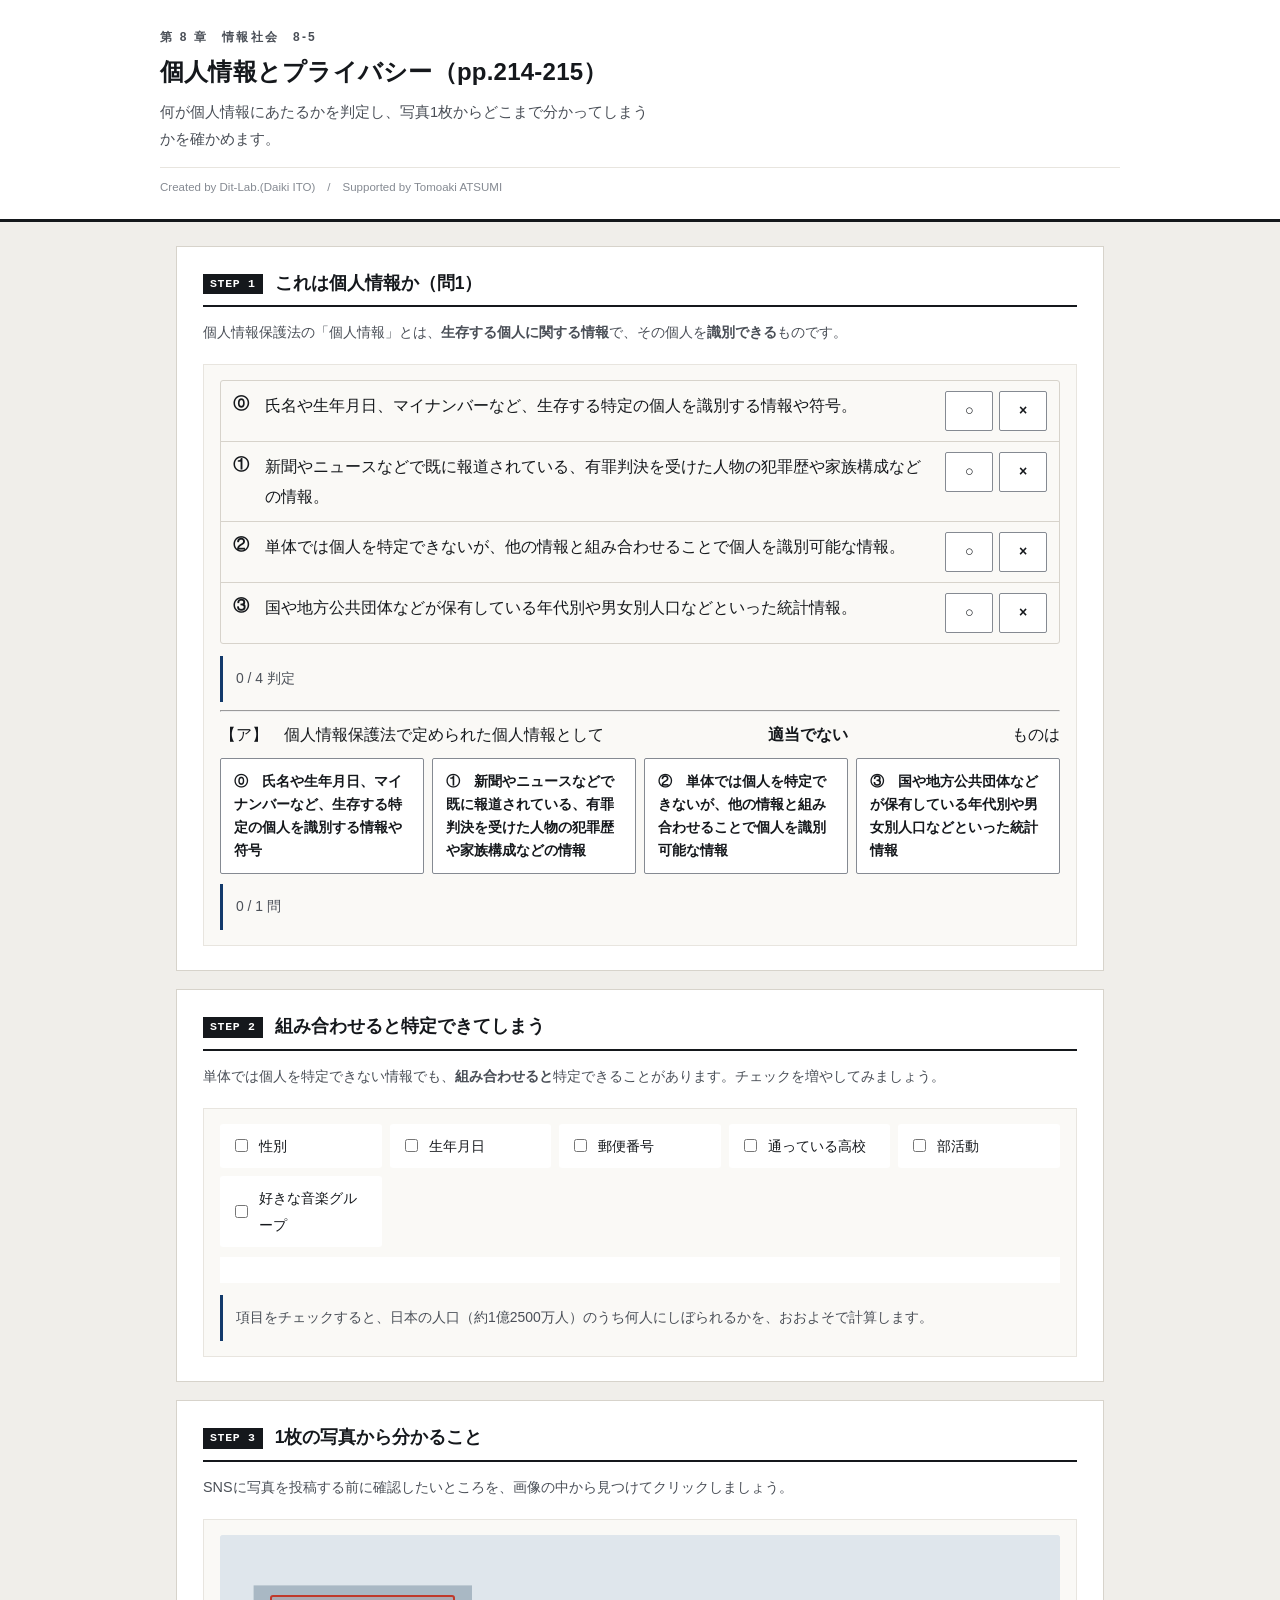
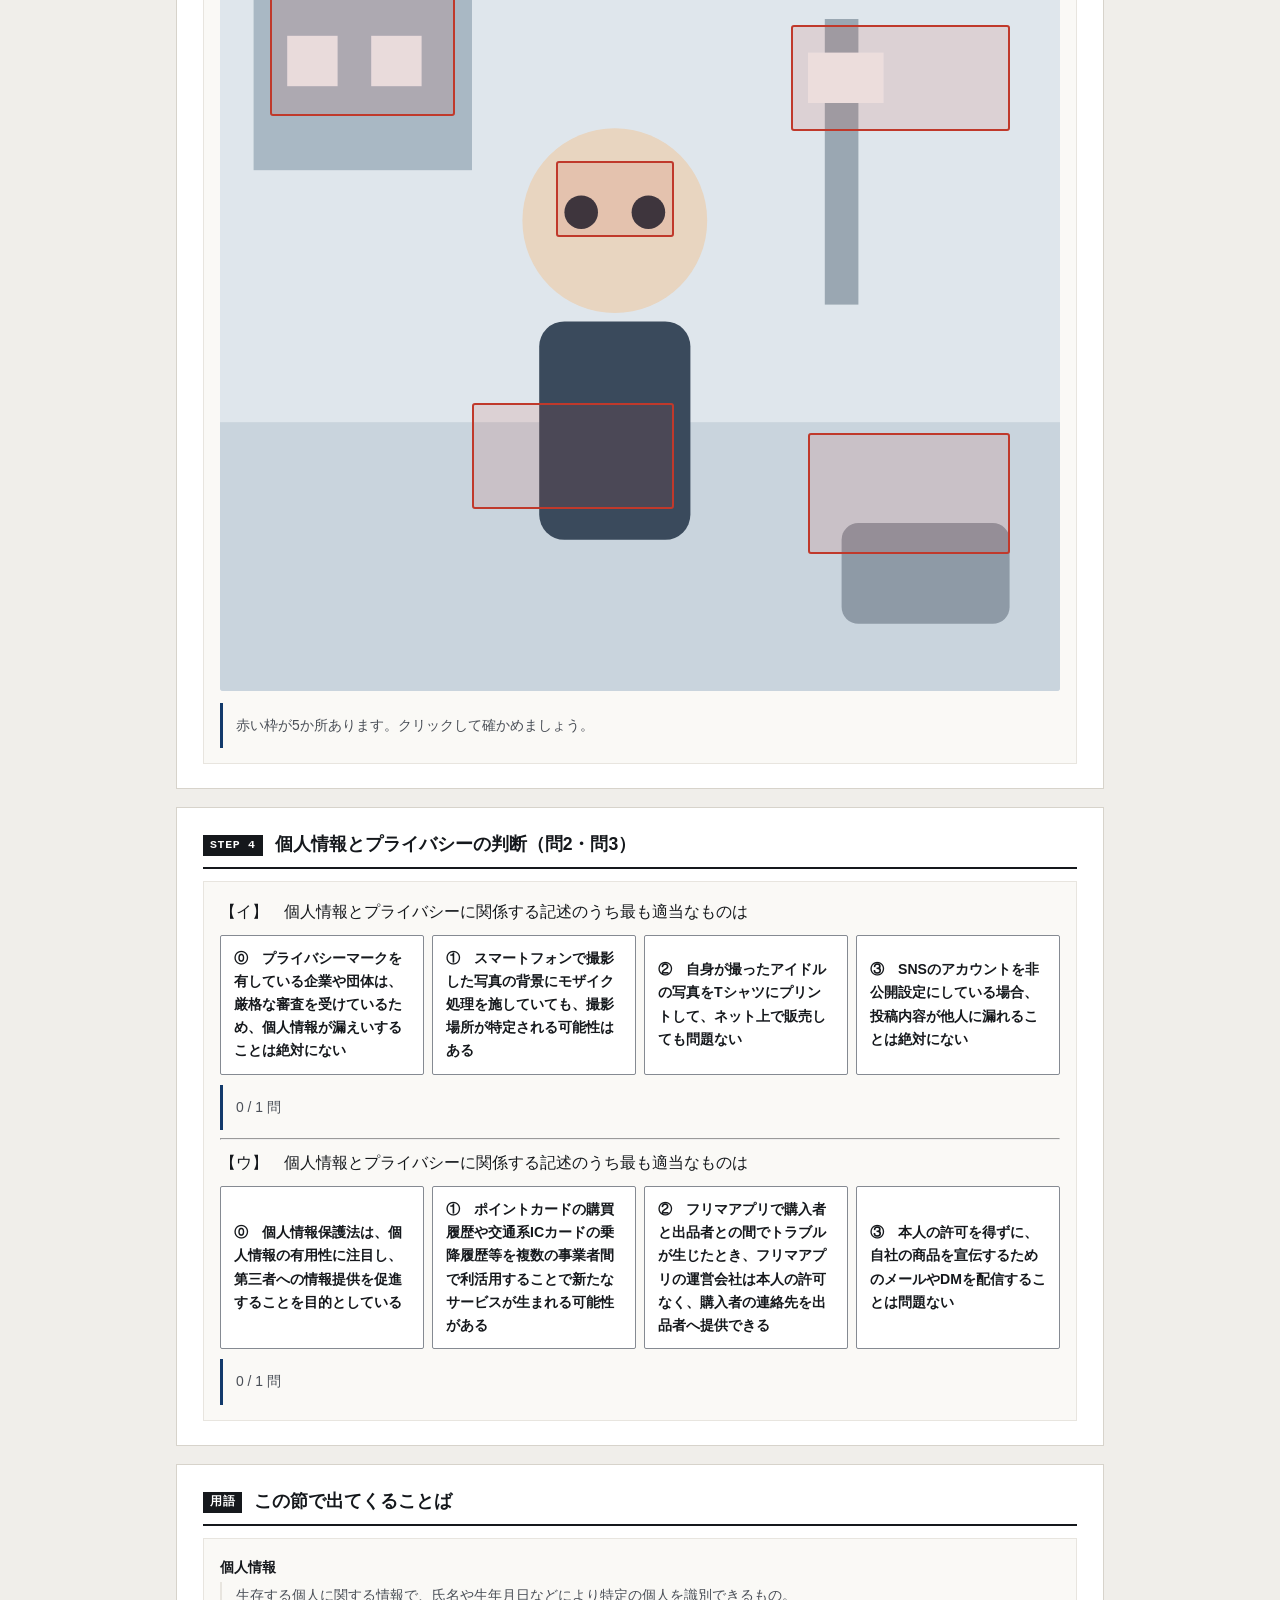
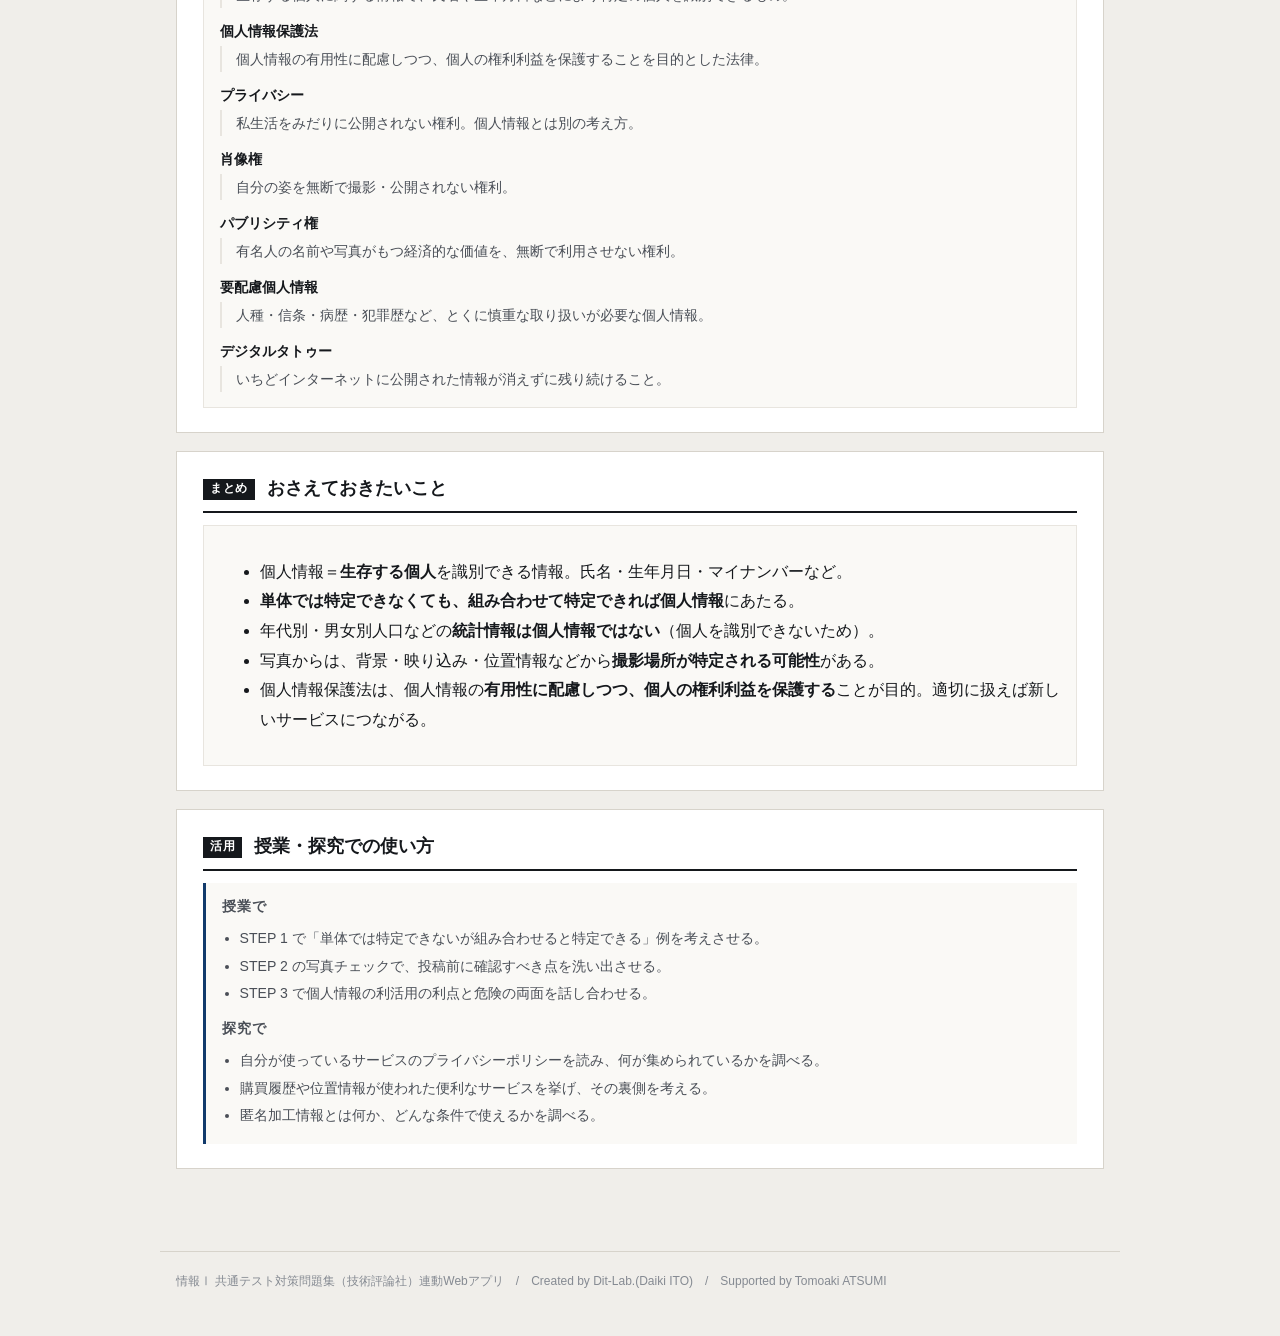
==== index.html @ f6ed1879 "chore: CSS/JSにキャッシュバスターを付与（更新が確実に反映されるように）" ====
<!DOCTYPE html>
<html lang="ja">
<head>
<meta charset="UTF-8">
<meta name="viewport" content="width=device-width, initial-scale=1.0">
<title>個人情報とプライバシー｜情報Ⅰ共通テスト対策問題集</title>
<meta name="description" content="何が個人情報にあたるかを判定し、写真1枚からどこまで分かってしまうかを確かめます。">
<link rel="icon" href="data:image/svg+xml,%3Csvg xmlns=%22http://www.w3.org/2000/svg%22 viewBox=%220 0 32 32%22%3E%3Crect width=%2232%22 height=%2232%22 fill=%22%2315181c%22/%3E%3Ctext x=%2216%22 y=%2222%22 font-size=%2218%22 font-family=%22monospace%22 fill=%22%23fff%22 text-anchor=%22middle%22%3E01%3C/text%3E%3C/svg%3E">
<link rel="stylesheet" href="css/style.css?v=239696b1">
<link rel="stylesheet" href="css/app.css?v=c22fac35">
</head>
<body>

<header class="app-header">
  <div class="inner">
    <span class="eyebrow">第 8 章　情報社会　8-5</span>
    <h1>個人情報とプライバシー（pp.214-215）</h1>
    <p class="lead">何が個人情報にあたるかを判定し、写真1枚からどこまで分かってしまうかを確かめます。</p>
    <p class="credit">Created by Dit-Lab.(Daiki ITO)　/　Supported by Tomoaki ATSUMI</p>
  </div>
</header>

<main class="wrap">
  <section class="step" id="step1">
    <h2><span class="no">STEP 1</span>これは個人情報か（問1）</h2>
    <p class="desc">個人情報保護法の「個人情報」とは、<strong>生存する個人に関する情報</strong>で、その個人を<strong>識別できる</strong>ものです。</p>
    <div class="panel">
      <div id="jBox"></div>
      <div class="note" id="jNote" style="margin-top:12px"></div>
      <hr class="sep">
      <div id="q1Box"></div>
      <div class="note" id="q1Note" style="margin-top:10px"></div>
    </div>
  </section>

  <section class="step" id="step2">
    <h2><span class="no">STEP 2</span>組み合わせると特定できてしまう</h2>
    <p class="desc">単体では個人を特定できない情報でも、<strong>組み合わせると</strong>特定できることがあります。チェックを増やしてみましょう。</p>
    <div class="panel">
      <div class="combo" id="comboBox"></div>
      <div class="riskbar"><i id="riskBar" style="width:0%"></i></div>
      <div class="note" id="comboNote" style="margin-top:12px"></div>
    </div>
  </section>

  <section class="step" id="step3">
    <h2><span class="no">STEP 3</span>1枚の写真から分かること</h2>
    <p class="desc">SNSに写真を投稿する前に確認したいところを、画像の中から見つけてクリックしましょう。</p>
    <div class="panel">
      <div class="photo" id="photoBox"></div>
      <div class="note" id="photoNote" style="margin-top:12px"></div>
    </div>
  </section>

  <section class="step" id="step4">
    <h2><span class="no">STEP 4</span>個人情報とプライバシーの判断（問2・問3）</h2>
    <div class="panel">
      <div id="q2Box"></div>
      <div class="note" id="q2Note" style="margin-top:10px"></div>
      <hr class="sep">
      <div id="q3Box"></div>
      <div class="note" id="q3Note" style="margin-top:10px"></div>
    </div>
  </section>

  <section class="step" id="glossary">
    <h2><span class="no">用語</span>この節で出てくることば</h2>
    <div class="panel"><div id="glossBox"></div></div>
  </section>

  <section class="step" id="wrap">
    <h2><span class="no">まとめ</span>おさえておきたいこと</h2>
    <div class="panel">
      <ul class="bullets">
        <li>個人情報＝<strong>生存する個人</strong>を識別できる情報。氏名・生年月日・マイナンバーなど。</li>
        <li><strong>単体では特定できなくても、組み合わせて特定できれば個人情報</strong>にあたる。</li>
        <li>年代別・男女別人口などの<strong>統計情報は個人情報ではない</strong>（個人を識別できないため）。</li>
        <li>写真からは、背景・映り込み・位置情報などから<strong>撮影場所が特定される可能性</strong>がある。</li>
        <li>個人情報保護法は、個人情報の<strong>有用性に配慮しつつ、個人の権利利益を保護する</strong>ことが目的。適切に扱えば新しいサービスにつながる。</li>
      </ul>
    </div>
  </section>

  <section class="step">
    <h2><span class="no">活用</span>授業・探究での使い方</h2>
    <div class="use-note">
      <h3>授業で</h3>
      <ul>
        <li>STEP 1 で「単体では特定できないが組み合わせると特定できる」例を考えさせる。</li>
        <li>STEP 2 の写真チェックで、投稿前に確認すべき点を洗い出させる。</li>
        <li>STEP 3 で個人情報の利活用の利点と危険の両面を話し合わせる。</li>
      </ul>
      <h3 style="margin-top:12px">探究で</h3>
      <ul>
        <li>自分が使っているサービスのプライバシーポリシーを読み、何が集められているかを調べる。</li>
        <li>購買履歴や位置情報が使われた便利なサービスを挙げ、その裏側を考える。</li>
        <li>匿名加工情報とは何か、どんな条件で使えるかを調べる。</li>
      </ul>
    </div>
  </section>

</main>

<footer class="app-footer">
  情報Ⅰ 共通テスト対策問題集（技術評論社）連動Webアプリ　/　Created by Dit-Lab.(Daiki ITO)　/　Supported by Tomoaki ATSUMI
</footer>

<script src="js/tools.js?v=c07db610"></script>
<script src="js/chart.js?v=fb6e3be1"></script>
<script src="js/terms.js?v=a9fcb9d8"></script>
<script src="js/quiz.js?v=5d6779cc"></script>
<script src="js/app.js?v=2f25efe2"></script>
</body>
</html>
---- css/style.css ----
/* =========================================================
   情報Ⅰ 共通テスト対策問題集 — Web アプリ共通スタイル
   紙面（参考書）に寄せた設計。装飾色は使わず、色は意味を持つときだけ。
   ========================================================= */

:root{
  --paper:#ffffff;
  --paper-2:#faf9f6;      /* うすい紙 */
  --bg:#f0eeea;           /* 台紙 */
  --ink:#15181c;
  --ink-2:#4a4f57;
  --ink-3:#858a92;
  --rule:#d7d3cb;         /* 罫線 */
  --rule-2:#e8e5df;
  --accent:#123a6b;       /* 濃紺。主要操作と現在地だけに使う */
  --accent-w:#e9eef6;
  --zero:#c0392b;         /* 左＝0 */
  --one:#1d4ed8;          /* 右＝1 */
  --ok:#1f7a3d;   --ok-bg:#eef6f0;
  --ng:#b3261e;   --ng-bg:#fbefee;
  --warn:#8a5a00; --warn-bg:#fbf5e8;
  --font:"Hiragino Kaku Gothic ProN","Hiragino Sans","Yu Gothic Medium","Yu Gothic",
         "Noto Sans JP",Meiryo,-apple-system,BlinkMacSystemFont,sans-serif;
  --mono:"SFMono-Regular",Menlo,Consolas,"Courier New",monospace;
}

*{box-sizing:border-box}
[hidden]{display:none !important}
html{-webkit-text-size-adjust:100%}
body{
  margin:0; background:var(--bg); color:var(--ink);
  font-family:var(--font); font-size:16px; line-height:1.85;
  font-feature-settings:"palt" 1;
}
h1,h2,h3,h4{line-height:1.45; margin:0; font-weight:700}
p{margin:0 0 .75em} p:last-child{margin-bottom:0}
a{color:var(--accent)}

/* ---------- 標題 ---------- */
.app-header{background:var(--paper); border-bottom:3px solid var(--ink); padding:26px 20px 20px}
.app-header .inner{max-width:960px; margin:0 auto}
.app-header .eyebrow{
  font-size:.75rem; font-weight:700; color:var(--ink-2); letter-spacing:.18em;
  display:block; margin-bottom:7px;
}
.app-header h1{font-size:1.5rem; letter-spacing:.01em}
.app-header .lead{font-size:.92rem; color:var(--ink-2); margin-top:9px; max-width:60ch}
.app-header .credit{
  font-size:.72rem; color:var(--ink-3); margin-top:14px;
  padding-top:9px; border-top:1px solid var(--rule-2);
}

/* ---------- 版面 ---------- */
.wrap{max-width:960px; margin:0 auto; padding:24px 16px 64px}
.step{background:var(--paper); border:1px solid var(--rule); padding:24px 26px; margin-bottom:18px}
.step > h2{
  display:flex; align-items:baseline; gap:12px; font-size:1.1rem;
  padding-bottom:9px; border-bottom:2px solid var(--ink); margin-bottom:12px;
}
.step > h2 .no{
  flex:none; font-family:var(--mono); font-size:.72rem; font-weight:700;
  background:var(--ink); color:var(--paper); padding:2px 7px; letter-spacing:.06em;
  position:relative; top:-2px;
}
.step > .desc{color:var(--ink-2); font-size:.9rem; margin-bottom:18px}
.step[hidden]{display:none}

.grid{display:grid; gap:20px}
.grid > *{min-width:0}          /* 子の中身で列が広がるのを防ぐ */
@media(min-width:800px){ .grid.c2{grid-template-columns:1fr 1fr} }

.panel{border:1px solid var(--rule-2); background:var(--paper-2); padding:15px 16px; min-width:0}
.panel > h3{
  font-size:.8rem; font-weight:700; color:var(--ink-2); letter-spacing:.08em;
  margin-bottom:12px; padding-bottom:6px; border-bottom:1px solid var(--rule);
}

/* ---------- 部品 ---------- */
.btn{
  appearance:none; border:1px solid var(--ink-3); background:var(--paper); color:var(--ink);
  font-family:inherit; font-size:.88rem; font-weight:700; padding:8px 14px;
  border-radius:2px; cursor:pointer; min-height:40px; line-height:1.4;
  transition:background .12s, border-color .12s, color .12s;
}
.btn:hover:not(:disabled){background:var(--accent-w); border-color:var(--accent); color:var(--accent)}
.btn:disabled{opacity:.35; cursor:not-allowed}
.btn.primary{background:var(--accent); color:var(--paper); border-color:var(--accent)}
.btn.primary:hover:not(:disabled){background:#0d2c53; color:var(--paper)}
.btn.ghost{border-color:var(--rule); color:var(--ink-2)}
.btn.sm{font-size:.8rem; padding:5px 10px; min-height:34px}
.btn-row{display:flex; flex-wrap:wrap; gap:8px; align-items:center}

/* タブ（見出し下線式） */
.seg{display:flex; gap:0; border-bottom:1px solid var(--rule)}
.seg button{
  appearance:none; border:0; background:transparent; font-family:inherit; font-size:.88rem;
  font-weight:700; color:var(--ink-3); padding:9px 4px; margin-right:26px; cursor:pointer;
  border-bottom:3px solid transparent; margin-bottom:-1px; min-height:40px;
}
.seg button:hover{color:var(--ink-2)}
.seg button[aria-pressed="true"]{color:var(--ink); border-bottom-color:var(--accent)}

label.fld{display:block; font-size:.78rem; font-weight:700; color:var(--ink-2); margin-bottom:5px; letter-spacing:.04em}
input[type=text], textarea, input[type=number]{
  width:100%; font-family:inherit; font-size:1rem; color:var(--ink);
  border:1px solid var(--ink-3); border-radius:2px; padding:9px 11px;
  background:var(--paper); min-height:42px;
}
input:focus, textarea:focus{outline:2px solid var(--accent); outline-offset:-1px; border-color:var(--accent)}
.btn:focus-visible, .seg button:focus-visible, .node-card:focus-visible{outline:2px solid var(--accent); outline-offset:2px}
textarea{resize:vertical; line-height:1.7}
.mono{font-family:var(--mono)}

table.tbl{width:100%; border-collapse:collapse; font-size:.89rem}
table.tbl th, table.tbl td{border-bottom:1px solid var(--rule-2); padding:7px 10px; text-align:right}
table.tbl th:first-child, table.tbl td:first-child{text-align:left}
table.tbl thead th{border-bottom:1.5px solid var(--ink); font-size:.76rem; color:var(--ink-2); font-weight:700; white-space:nowrap}
.tbl-scroll{overflow-x:auto; -webkit-overflow-scrolling:touch; max-width:100%}

.note{padding:10px 13px; font-size:.87rem; border-left:3px solid var(--ink-3); background:var(--paper-2)}
.note.ok{background:var(--ok-bg); border-left-color:var(--ok); color:#123f22}
.note.ng{background:var(--ng-bg); border-left-color:var(--ng); color:#6d1a15}
.note.info{background:var(--paper-2); border-left-color:var(--accent); color:var(--ink-2)}
.note.warn{background:var(--warn-bg); border-left-color:var(--warn); color:#5c3d00}
.note[hidden]{display:none}

.badge{
  display:inline-block; font-size:.72rem; font-weight:700; padding:1px 7px;
  border:1px solid var(--rule); color:var(--ink-2); background:var(--paper); letter-spacing:.04em;
}

/* 数値は罫線で仕切るだけ。カードにしない */
.metrics{display:flex; flex-wrap:wrap; gap:0; border-top:1px solid var(--rule)}
.metric{flex:1 1 130px; padding:11px 14px 11px 0; border-right:1px solid var(--rule-2)}
.metric:last-child{border-right:0}
.metric .k{font-size:.74rem; color:var(--ink-3); font-weight:700; letter-spacing:.05em}
.metric .v{font-size:1.6rem; font-weight:700; line-height:1.3; font-family:var(--mono); letter-spacing:-.01em}
.metric .s{font-size:.76rem; color:var(--ink-2)}

.bit0{color:var(--zero); font-weight:700}
.bit1{color:var(--one); font-weight:700}

.app-footer{
  max-width:960px; margin:0 auto; padding:18px 16px 44px; color:var(--ink-3);
  font-size:.75rem; border-top:1px solid var(--rule);
}
.sr-only{position:absolute;width:1px;height:1px;overflow:hidden;clip:rect(0 0 0 0);white-space:nowrap}

@media(max-width:640px){
  body{font-size:15px}
  .app-header{padding:20px 16px 16px}
  .app-header h1{font-size:1.16rem}
  .wrap{padding:16px 12px 52px}
  .step{padding:18px 15px}
  .seg button{margin-right:18px; font-size:.84rem}
  .metric{flex-basis:50%; border-right:0}
}
@media (prefers-reduced-motion:reduce){ *{animation:none!important; transition:none!important} }

/* ---------- 自分のデータ・共有・印刷 ---------- */
.toolbar{display:flex; flex-wrap:wrap; gap:8px; align-items:center; margin-top:12px;
  padding-top:12px; border-top:1px solid var(--rule-2)}
.toolbar .hint{font-size:.78rem; color:var(--ink-3)}
.paste-area{width:100%; min-height:110px; font-family:var(--mono); font-size:.86rem}
.use-note{background:var(--paper-2); border-left:3px solid var(--accent); padding:14px 16px; font-size:.88rem}
.use-note h3{font-size:.86rem; letter-spacing:.06em; margin-bottom:8px; color:var(--ink-2)}
.use-note ol, .use-note ul{margin:0; padding-left:1.25em; line-height:1.95; color:var(--ink-2)}

@media print{
  body{background:#fff}
  .app-header{border-bottom:2px solid #000}
  .step{border:1px solid #bbb; break-inside:avoid; page-break-inside:avoid; margin-bottom:12px}
  .btn, .seg, .toolbar, input[type=range]{display:none !important}
  .note{border-left-width:2px}
  a[href]:after{content:""}
}

/* ---------- 入力グリッド ---------- */
.dg-scroll{overflow:auto; -webkit-overflow-scrolling:touch; border:1px solid var(--rule); background:var(--paper); max-height:420px}
table.dg{border-collapse:collapse; font-family:var(--mono); font-size:.9rem; min-width:100%}
table.dg th, table.dg td{border:1px solid var(--rule-2); padding:0}
table.dg thead th{background:var(--paper-2); position:sticky; top:0; z-index:2}
table.dg .dg-n{background:var(--paper-2); color:var(--ink-3); font-size:.76rem; font-weight:400;
  text-align:center; min-width:34px; padding:0 4px; position:sticky; left:0; z-index:1}
table.dg .dg-corner{background:var(--paper-2); min-width:34px; position:sticky; left:0; z-index:3}
table.dg .dg-act{background:var(--paper-2); width:34px}
.dg-h, .dg-c{width:100%; min-width:96px; border:0; background:transparent; font-family:inherit;
  font-size:.9rem; padding:8px 9px; color:var(--ink); min-height:38px}
.dg-h{font-weight:700; font-family:var(--font); font-size:.82rem; color:var(--ink-2)}
.dg-c.num{text-align:right}
.dg-c:focus, .dg-h:focus{outline:2px solid var(--accent); outline-offset:-2px; background:var(--accent-w)}
.dg-del{border:0; background:transparent; color:var(--ink-3); cursor:pointer; width:32px; height:34px; font-size:1rem}
.dg-del:hover{color:var(--ng)}
.dg-tools{display:flex; flex-wrap:wrap; gap:8px; align-items:center; margin-top:10px}
.dg-hint{font-size:.76rem; color:var(--ink-3)}

/* ---------- ファイル読み込み ---------- */
.filebox{display:flex; flex-wrap:wrap; gap:10px; align-items:center; padding:12px;
  border:1px dashed var(--rule); background:var(--paper-2)}
.filebox input[type=file]{font-size:.85rem; font-family:inherit; max-width:100%}
.filebox .sel{max-width:220px}
.filelabel{display:inline-flex; align-items:center; gap:6px; font-size:.85rem; font-weight:700;
  border:1px solid var(--ink-3); background:var(--paper); padding:8px 14px; border-radius:2px; cursor:pointer; min-height:40px}
.filelabel:hover{border-color:var(--accent); color:var(--accent); background:var(--accent-w)}
.filelabel input{display:none}

/* ---------- 用語解説 ---------- */
.term{position:relative; border-bottom:1.5px dotted var(--accent); cursor:help; color:var(--accent); font-weight:700}
.term .term-pop{display:none; position:absolute; left:0; top:1.7em; z-index:50; width:min(300px,78vw);
  background:var(--paper); border:1px solid var(--ink-3); box-shadow:0 6px 20px rgba(0,0,0,.14);
  padding:10px 12px; font-size:.82rem; font-weight:400; color:var(--ink-2); line-height:1.75;
  border-left:3px solid var(--accent); cursor:auto; text-align:left}
.term .term-pop b{display:block; color:var(--ink); font-size:.86rem; margin-bottom:3px}
.term.open .term-pop{display:block}
dl.gloss{margin:0; font-size:.88rem}
dl.gloss dt{font-weight:700; color:var(--ink); margin-top:10px}
dl.gloss dt:first-child{margin-top:0}
dl.gloss dd{margin:2px 0 0; color:var(--ink-2); line-height:1.85; padding-left:1em; border-left:2px solid var(--rule-2)}
@media print{ .term{border-bottom:0; color:inherit} .term .term-pop{display:none !important} }

/* ---------- スマホ・タブレット ---------- */
@media (max-width:1024px){
  /* iOS で入力時に画面が勝手に拡大するのを防ぐ（16px 未満だとズームする） */
  input[type=text], input[type=number], textarea, select, .dg-c, .dg-h{ font-size:16px }
  .dg-c, .dg-h{ min-width:110px }
}
@media (max-width:820px){
  .grid.c2{grid-template-columns:1fr}
  .dg-scroll{max-height:340px}
  .filebox{flex-direction:column; align-items:stretch}
  .filebox .sel{max-width:100%}
  .term .term-pop{left:auto; right:0; width:min(280px,86vw)}
}
@media (max-width:480px){
  .step > h2{font-size:1rem; flex-wrap:wrap}
  .metrics{gap:0}
  .metric{flex-basis:50%; padding-right:10px}
  .metric .v{font-size:1.3rem}
  .btn{padding:8px 12px}
  .dg-tools{gap:6px}
  .dg-hint{width:100%}
}
/* タッチ操作でのスクロールを滑らかに */
.tbl-scroll, .dg-scroll, .tree-box{ -webkit-overflow-scrolling:touch; overscroll-behavior-x:contain }

/* 幅指定つきの入力欄がスマートフォンではみ出さないようにする */
input[type=text], input[type=number], input[type=search], textarea, select{ max-width:100% }
.btn-row > label{ min-width:0; max-width:100% }
.btn-row > label input, .btn-row > label select{ max-width:100% }

/* 共通：○×判定・並べかえ（quiz.js 用） */
.abcde{border:1px solid var(--rule); border-radius:3px; overflow:hidden}
.abcde > div{border-top:1px solid var(--rule); padding:10px 12px}
.abcde > div:first-child{border-top:0}
.abcde .st{display:flex; gap:10px; align-items:flex-start; flex-wrap:wrap}
.abcde .st .k{font-weight:700; font-family:var(--mono); min-width:1.4em}
.abcde .st .t{flex:1; min-width:12em}
.abcde .jb{display:flex; gap:6px}
.abcde .jb .btn{min-width:3.4em; padding:6px 10px; text-align:center}
.prep{display:grid; grid-template-columns:repeat(auto-fit,minmax(150px,1fr)); gap:10px; margin-top:10px}
.prep .slot{border:1px dashed var(--ink-3); border-radius:3px; padding:10px; min-height:92px; background:var(--paper)}
.prep .slot.filled{border-style:solid}
.prep .slot .tag{font:700 .74rem/1.4 var(--mono); color:var(--accent); display:block; margin-bottom:6px}
.prep .slot .txt{font-size:.86rem; line-height:1.7}
.cards{display:flex; flex-wrap:wrap; gap:8px; margin-top:10px}
.cards .c{border:1px solid var(--ink-3); border-radius:3px; padding:9px 12px; background:var(--paper);
  cursor:pointer; font-size:.88rem; max-width:100%; text-align:left; font-family:inherit; color:var(--ink)}
.cards .c:hover{background:var(--warn-bg)}
.cards .c.used{opacity:.35; pointer-events:none}
---- css/app.css ----
.qhead{display:flex; justify-content:space-between; align-items:center; margin-bottom:12px}
.card-q{border:1px solid var(--rule); background:var(--paper); padding:18px; margin-bottom:14px}
.q-scene{font-size:1rem; font-weight:700; line-height:1.9}
.choice4{display:grid; gap:8px; grid-template-columns:repeat(auto-fit,minmax(160px,1fr))}
.choice4 .btn{text-align:left; line-height:1.65; padding:11px 13px}
.choice4 .btn.correct{background:var(--ok-bg); border-color:var(--ok); color:var(--ok)}
.choice4 .btn.wrong{background:var(--ng-bg); border-color:var(--ng); color:var(--ng)}
.choice4.locked{pointer-events:none}
.sel{width:100%; font-family:inherit; font-size:.95rem; padding:9px 11px; min-height:42px;
  border:1px solid var(--ink-3); border-radius:2px; background:var(--paper); color:var(--ink)}
input[type=range]{width:100%; accent-color:var(--accent); height:34px}
.why{font-size:.85rem; color:var(--ink-2); line-height:1.85}
.eqbox{font-family:var(--mono); font-size:1.02rem; font-weight:700; text-align:center; padding:14px;
  border:1px solid var(--rule); background:var(--paper-2); line-height:1.8}
.blankin{border:1.5px solid var(--accent); background:#fff; padding:6px 8px; text-align:center;
  font-family:var(--mono); min-height:38px; font-size:.95rem; max-width:120px}
.blankin.ok{border-color:var(--ok); background:var(--ok-bg)}
.blankin.ng{border-color:var(--ng); background:var(--ng-bg)}
table.tbl td .blankin{width:100%; max-width:none}

/* --- 8-5 個人情報とプライバシー --- */
.photo{position:relative;border:1px solid var(--line);border-radius:3px;overflow:hidden;background:#eef1f4}
.photo svg{display:block;width:100%}
.photo .hot{position:absolute;border:2px solid #c0392b;border-radius:3px;background:rgba(192,57,43,.12);cursor:pointer}
.photo .hot.found{border-color:#1f7a3d;background:rgba(31,122,61,.16)}
.combo{display:grid;grid-template-columns:repeat(auto-fit,minmax(140px,1fr));gap:8px}
.combo label{display:flex;gap:8px;align-items:center;border:1px solid var(--line);border-radius:3px;padding:9px 11px;background:#fff;cursor:pointer;font-size:.9rem}
.combo label.on{border-color:var(--accent);background:var(--warn-bg)}
.riskbar{height:26px;border:1px solid var(--line);background:#fff;position:relative;margin-top:10px}
.riskbar i{display:block;height:100%;background:#c0392b;opacity:.6}
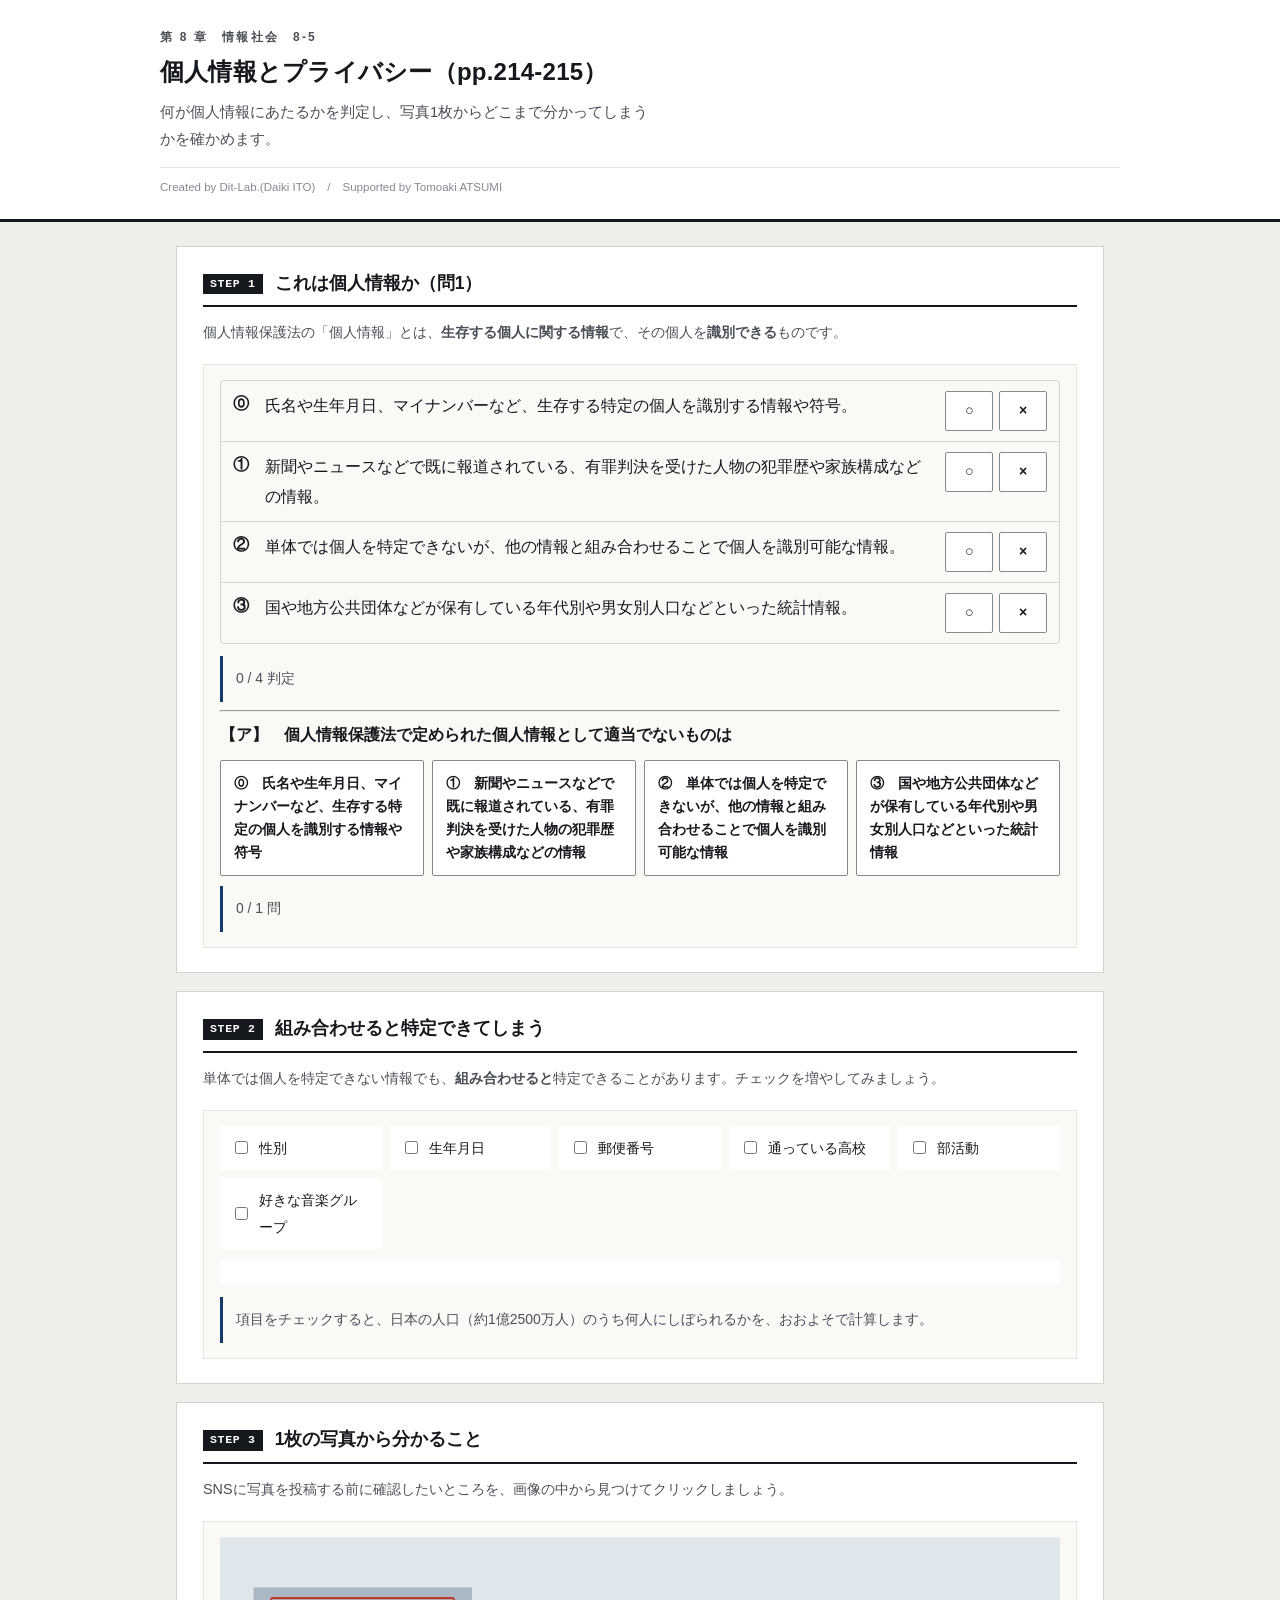
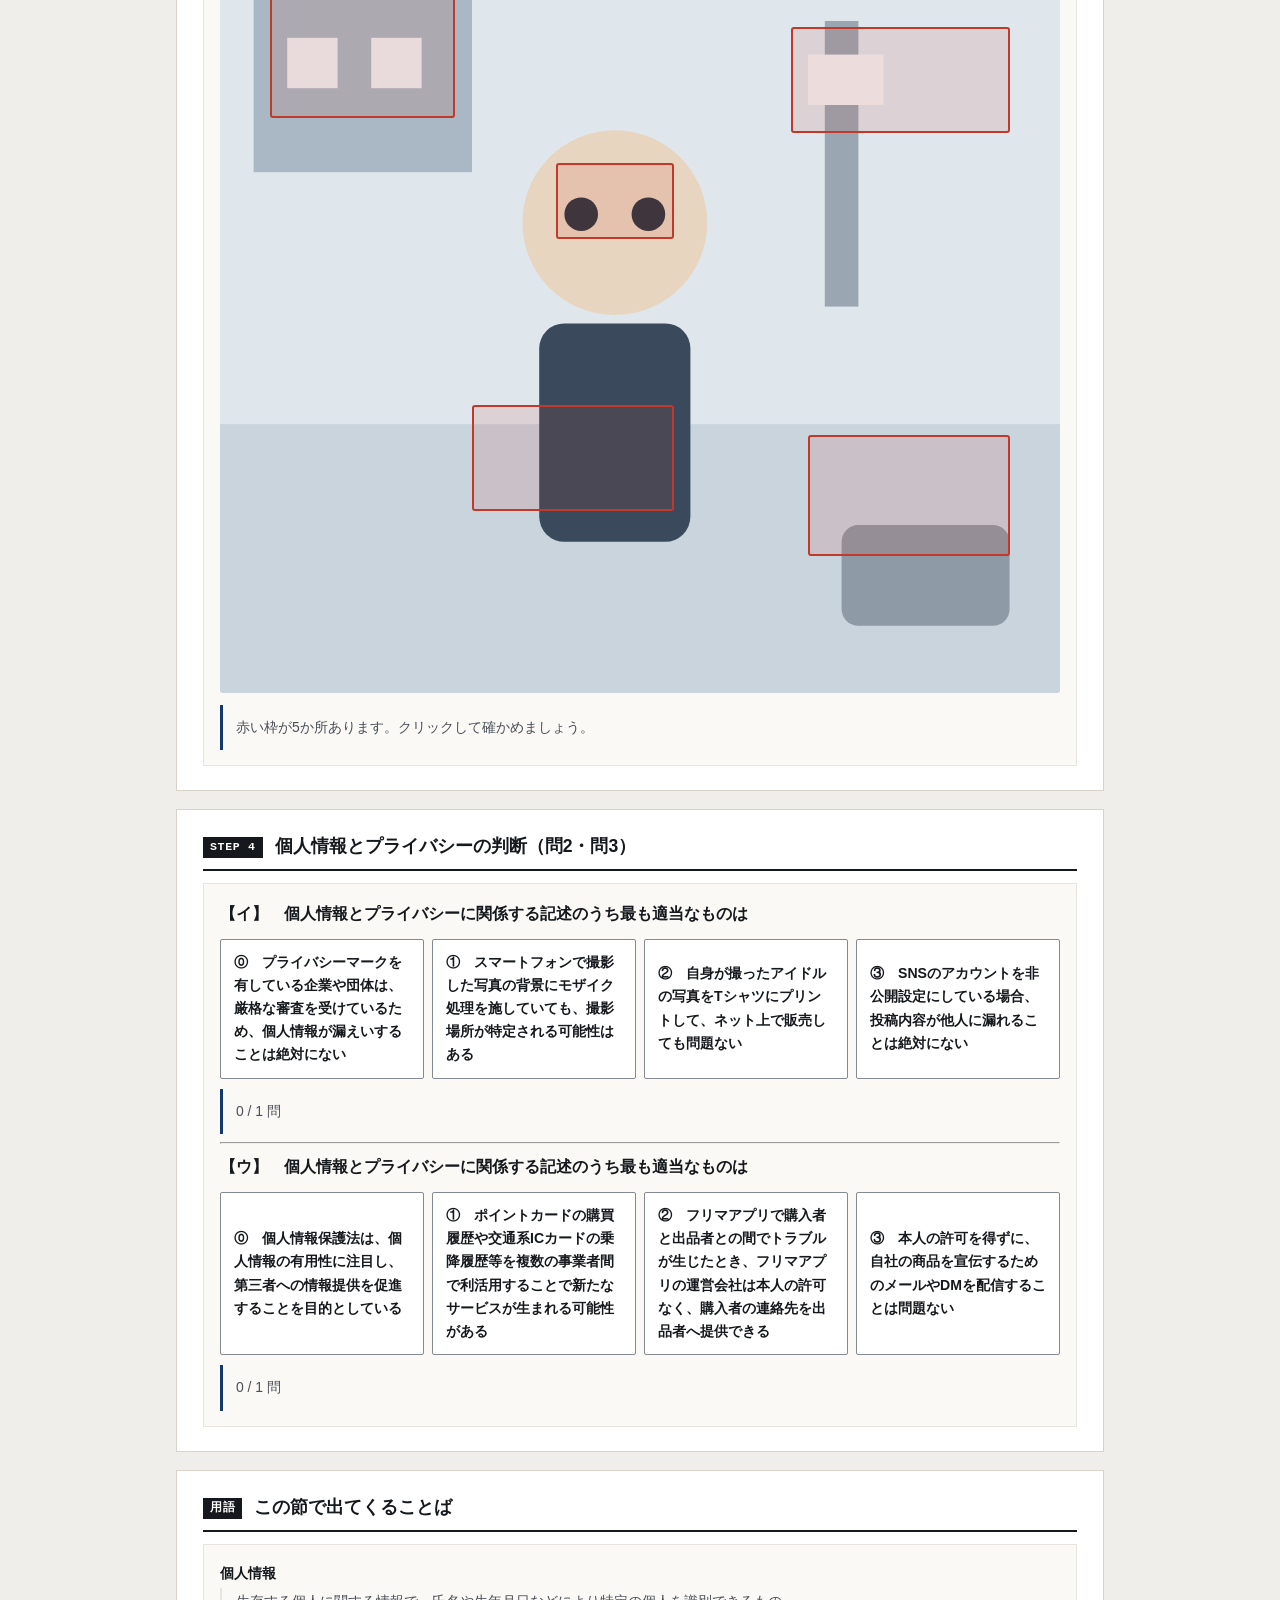
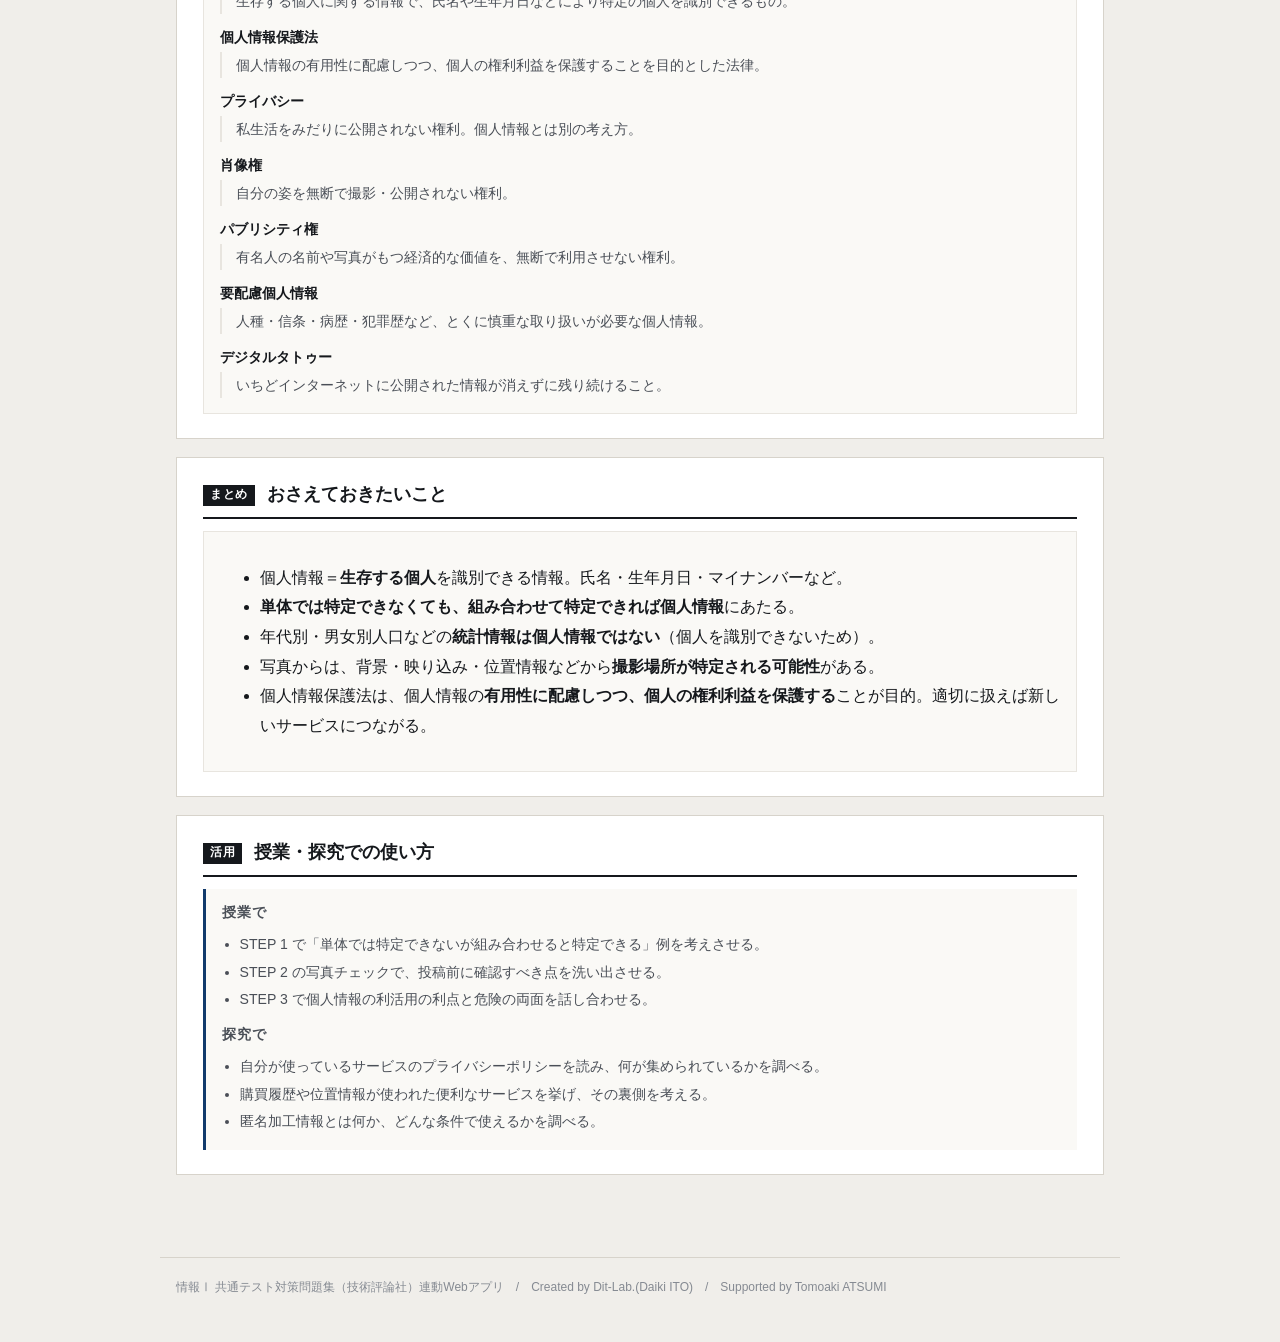
==== commit 02fc5f98: "fix: 設問見出しのレイアウト不具合を修正（.qhead→.pq）" ====
--- a/index.html
+++ b/index.html
@@ -6,7 +6,7 @@
 <title>個人情報とプライバシー｜情報Ⅰ共通テスト対策問題集</title>
 <meta name="description" content="何が個人情報にあたるかを判定し、写真1枚からどこまで分かってしまうかを確かめます。">
 <link rel="icon" href="data:image/svg+xml,%3Csvg xmlns=%22http://www.w3.org/2000/svg%22 viewBox=%220 0 32 32%22%3E%3Crect width=%2232%22 height=%2232%22 fill=%22%2315181c%22/%3E%3Ctext x=%2216%22 y=%2222%22 font-size=%2218%22 font-family=%22monospace%22 fill=%22%23fff%22 text-anchor=%22middle%22%3E01%3C/text%3E%3C/svg%3E">
-<link rel="stylesheet" href="css/style.css?v=239696b1">
+<link rel="stylesheet" href="css/style.css?v=ea93572e">
 <link rel="stylesheet" href="css/app.css?v=c22fac35">
 </head>
 <body>
@@ -105,10 +105,8 @@
   情報Ⅰ 共通テスト対策問題集（技術評論社）連動Webアプリ　/　Created by Dit-Lab.(Daiki ITO)　/　Supported by Tomoaki ATSUMI
 </footer>
 
-<script src="js/tools.js?v=c07db610"></script>
-<script src="js/chart.js?v=fb6e3be1"></script>
 <script src="js/terms.js?v=a9fcb9d8"></script>
-<script src="js/quiz.js?v=5d6779cc"></script>
+<script src="js/quiz.js?v=13402362"></script>
 <script src="js/app.js?v=2f25efe2"></script>
 </body>
 </html>
--- a/css/style.css
+++ b/css/style.css
@@ -68,6 +68,7 @@
 .grid{display:grid; gap:20px}
 .grid > *{min-width:0}          /* 子の中身で列が広がるのを防ぐ */
 @media(min-width:800px){ .grid.c2{grid-template-columns:1fr 1fr} }
+@media(min-width:800px){ .grid.c21{grid-template-columns:1.45fr 1fr} }
 
 .panel{border:1px solid var(--rule-2); background:var(--paper-2); padding:15px 16px; min-width:0}
 .panel > h3{
@@ -225,7 +226,7 @@
   .dg-c, .dg-h{ min-width:110px }
 }
 @media (max-width:820px){
-  .grid.c2{grid-template-columns:1fr}
+  .grid.c2,.grid.c21{grid-template-columns:1fr}
   .dg-scroll{max-height:340px}
   .filebox{flex-direction:column; align-items:stretch}
   .filebox .sel{max-width:100%}
@@ -267,3 +268,13 @@
   cursor:pointer; font-size:.88rem; max-width:100%; text-align:left; font-family:inherit; color:var(--ink)}
 .cards .c:hover{background:var(--warn-bg)}
 .cards .c.used{opacity:.35; pointer-events:none}
+
+/* --- 予想してから実行 --- */
+.pmark{display:inline-block; background:var(--accent); color:#fff; font-size:.7rem; font-weight:700;
+  letter-spacing:.08em; padding:2px 7px; border-radius:2px; margin-right:8px; vertical-align:2px}
+input.pin{font-size:1.05rem; padding:7px 10px; border:1px solid var(--rule); border-radius:3px;
+  width:9em; max-width:100%; background:#fff}
+.btn-row .unit{color:var(--muted); font-size:.9rem}
+.choice4 .btn.on{border-color:var(--accent); box-shadow:inset 0 0 0 1px var(--accent); font-weight:700}
+/* 設問文の見出し（flex ではなく通常の段落。.qhead は左右振り分け用なので用途が別） */
+.pq{margin:0 0 10px; font-weight:700; line-height:1.85}
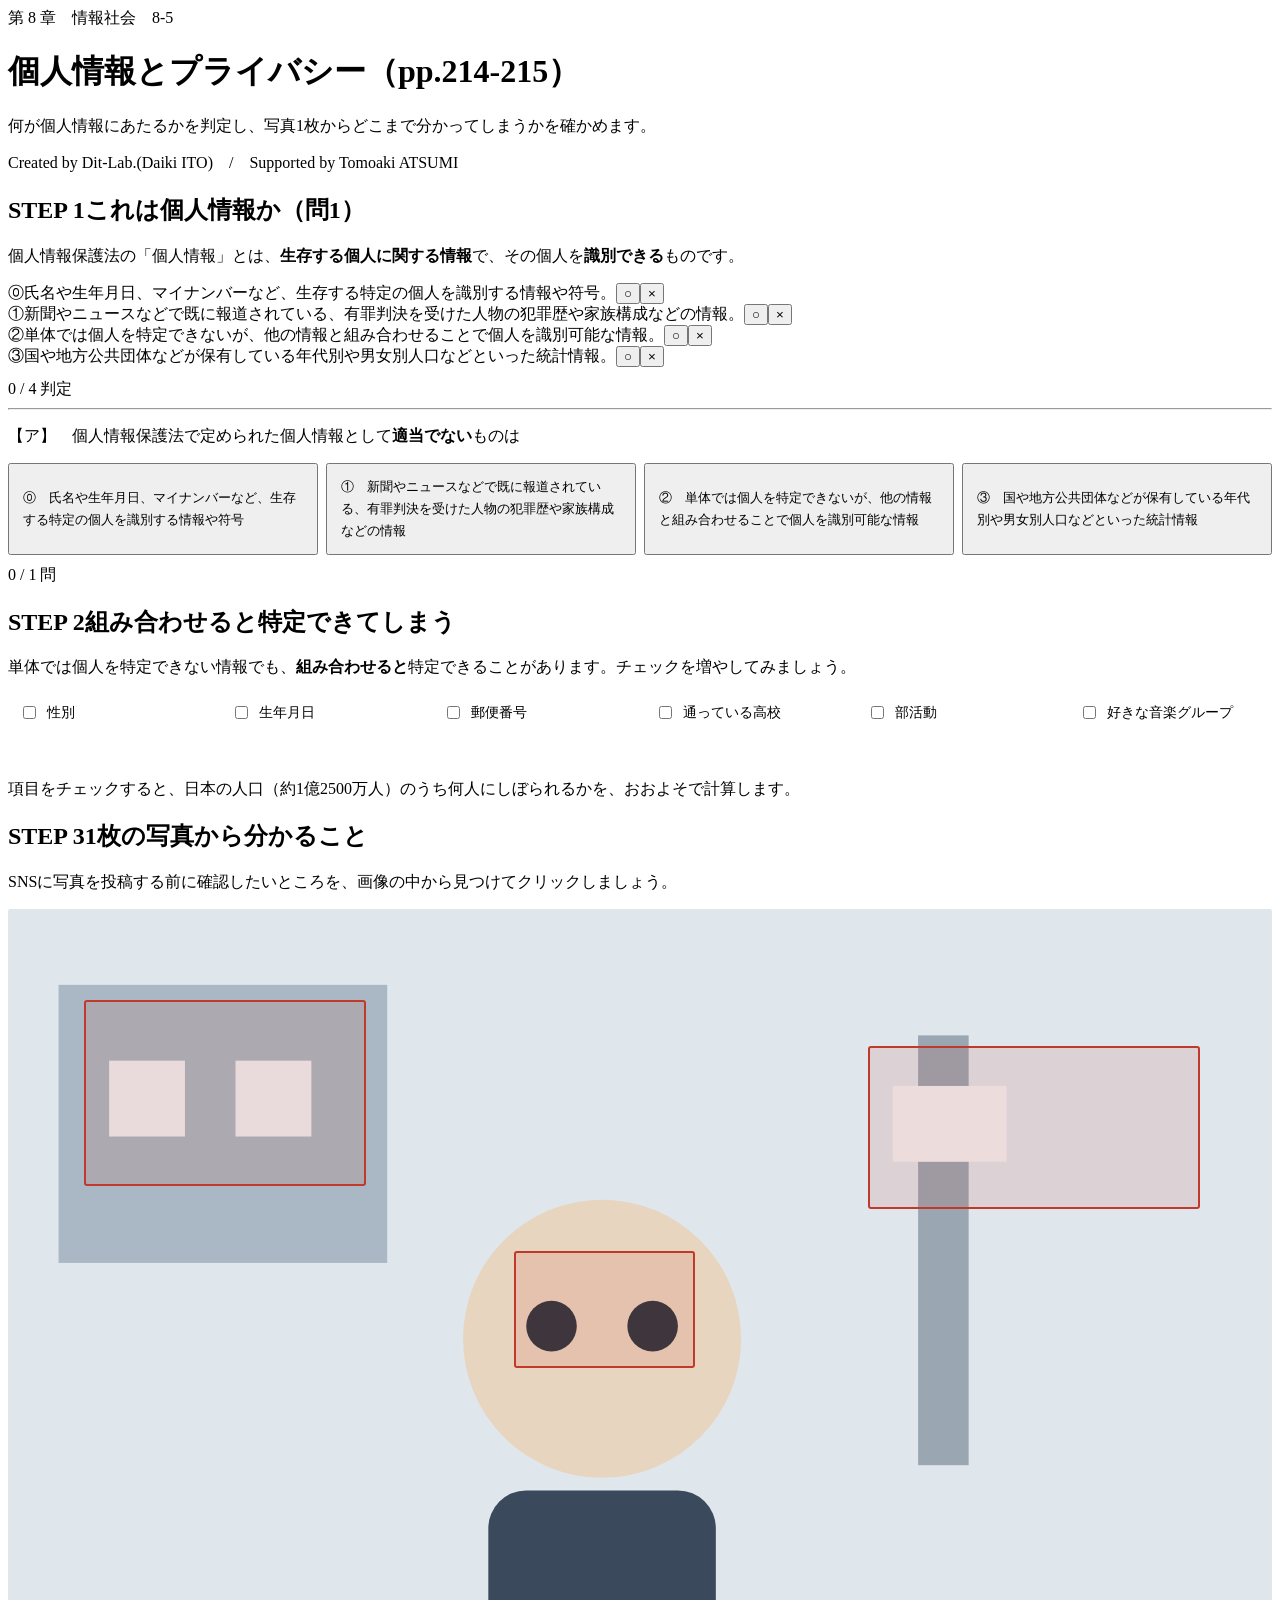
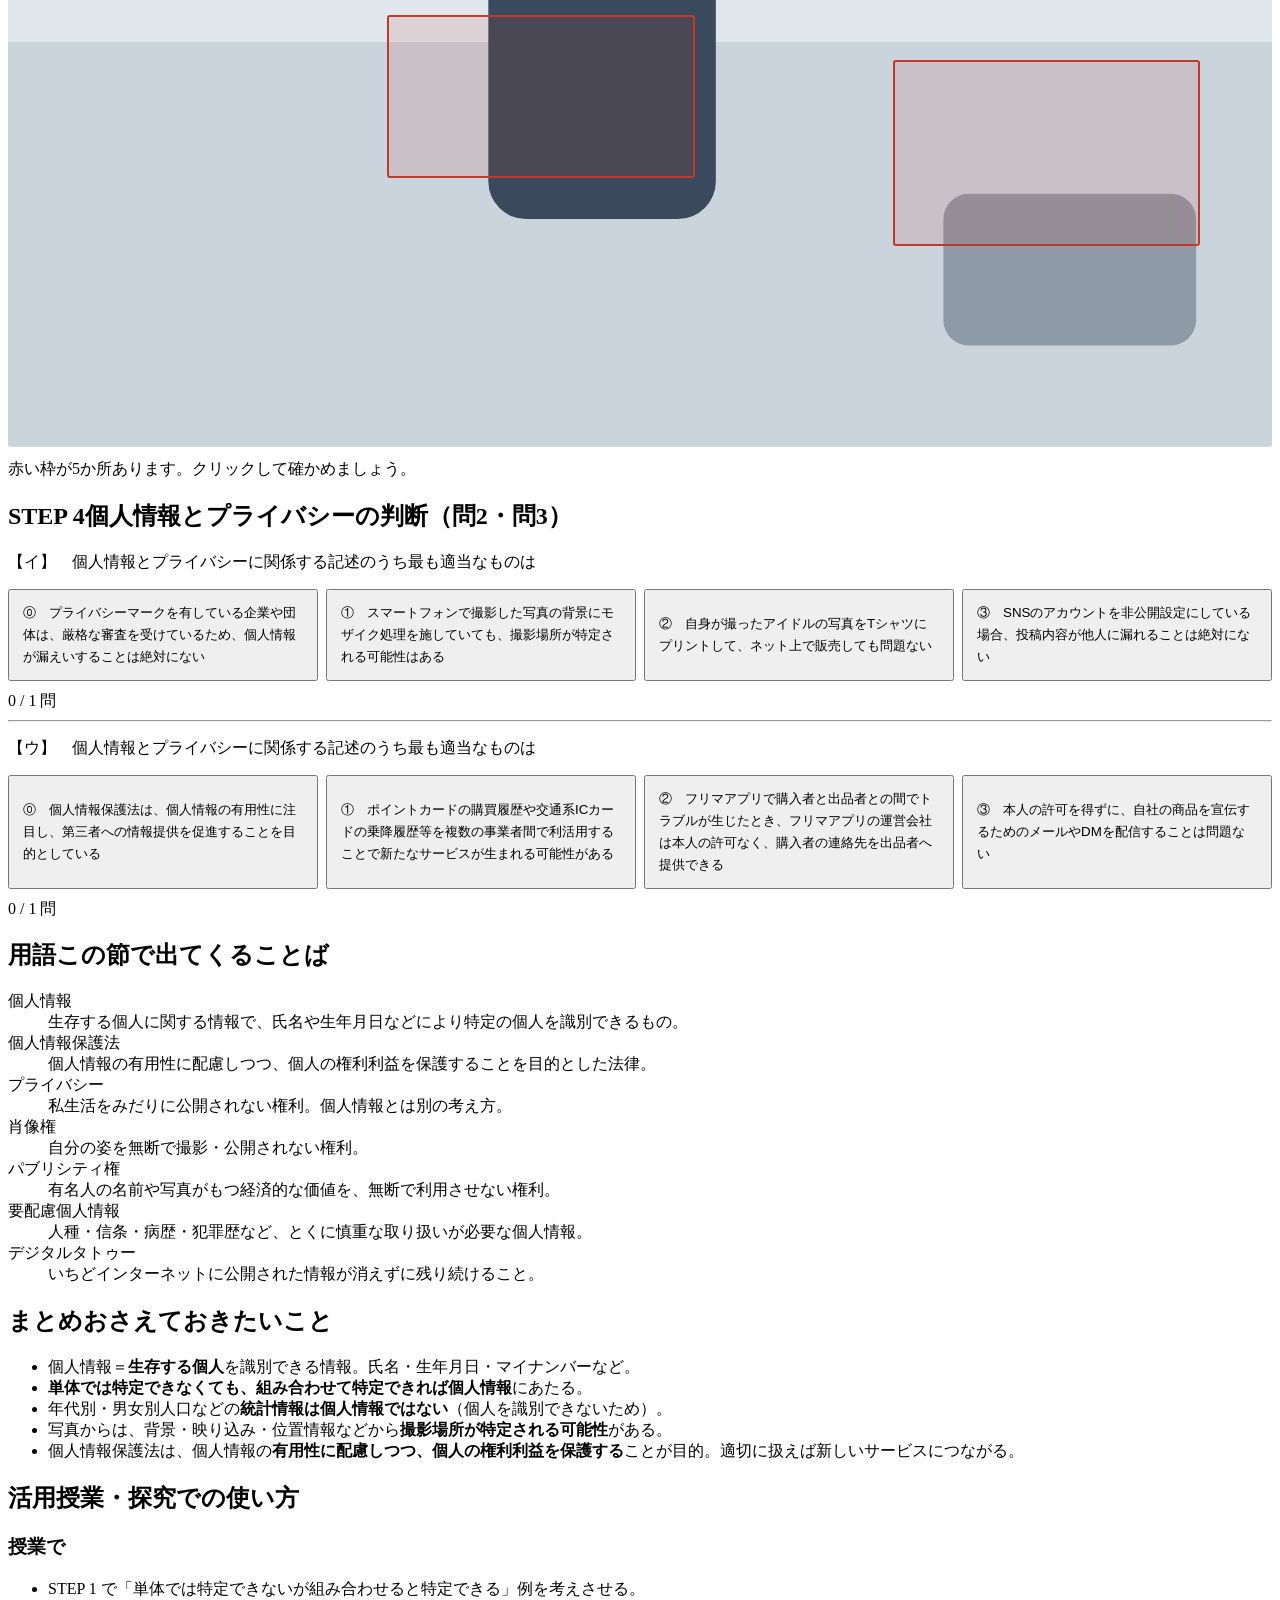
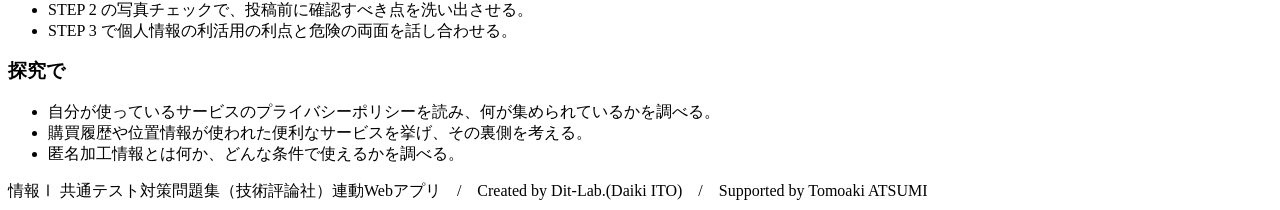
==== commit 2f343b43: "fix: 解説文が折り返さず画面からはみ出す場合がある不具合を修正" ====
--- a/index.html
+++ b/index.html
@@ -6,7 +6,7 @@
 <title>個人情報とプライバシー｜情報Ⅰ共通テスト対策問題集</title>
 <meta name="description" content="何が個人情報にあたるかを判定し、写真1枚からどこまで分かってしまうかを確かめます。">
 <link rel="icon" href="data:image/svg+xml,%3Csvg xmlns=%22http://www.w3.org/2000/svg%22 viewBox=%220 0 32 32%22%3E%3Crect width=%2232%22 height=%2232%22 fill=%22%2315181c%22/%3E%3Ctext x=%2216%22 y=%2222%22 font-size=%2218%22 font-family=%22monospace%22 fill=%22%23fff%22 text-anchor=%22middle%22%3E01%3C/text%3E%3C/svg%3E">
-<link rel="stylesheet" href="css/style.css?v=ea93572e">
+<link rel="stylesheet" href="css/style.css?v=1b60c856">
 <link rel="stylesheet" href="css/app.css?v=c22fac35">
 </head>
 <body>
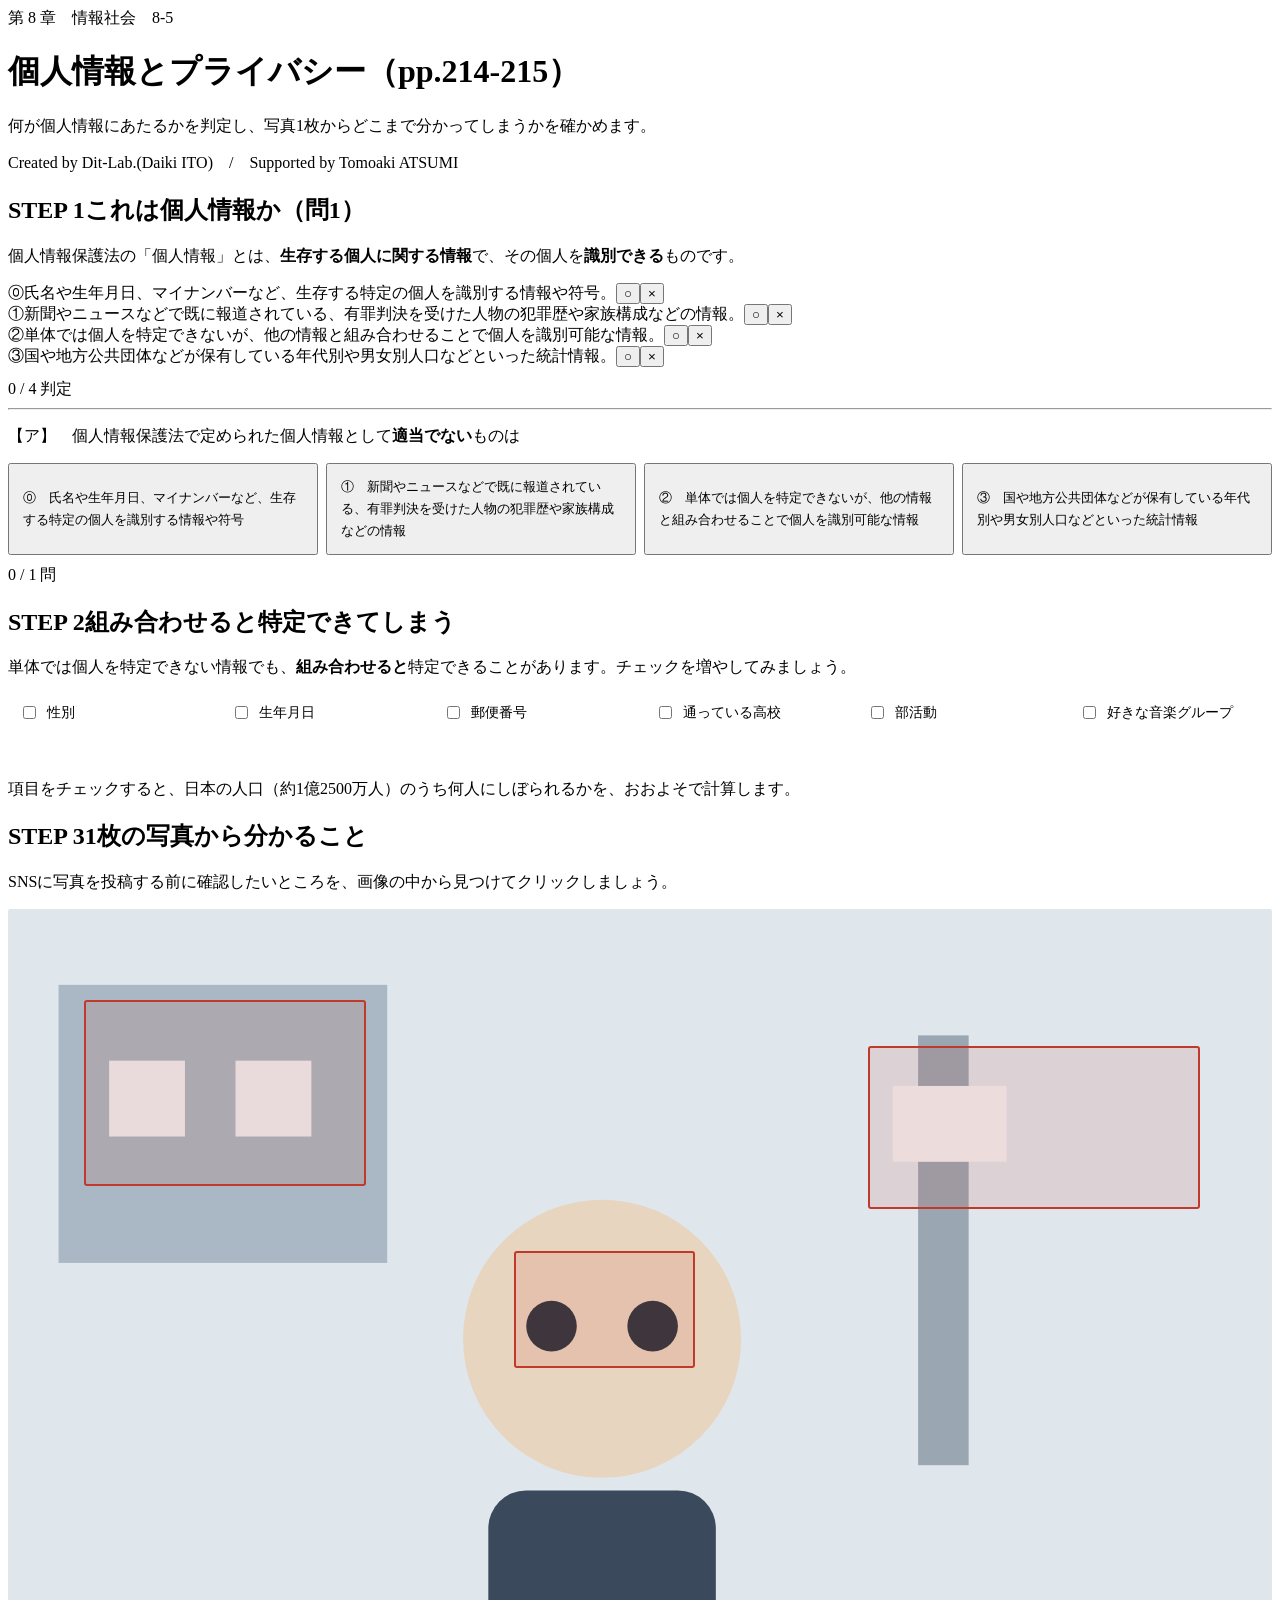
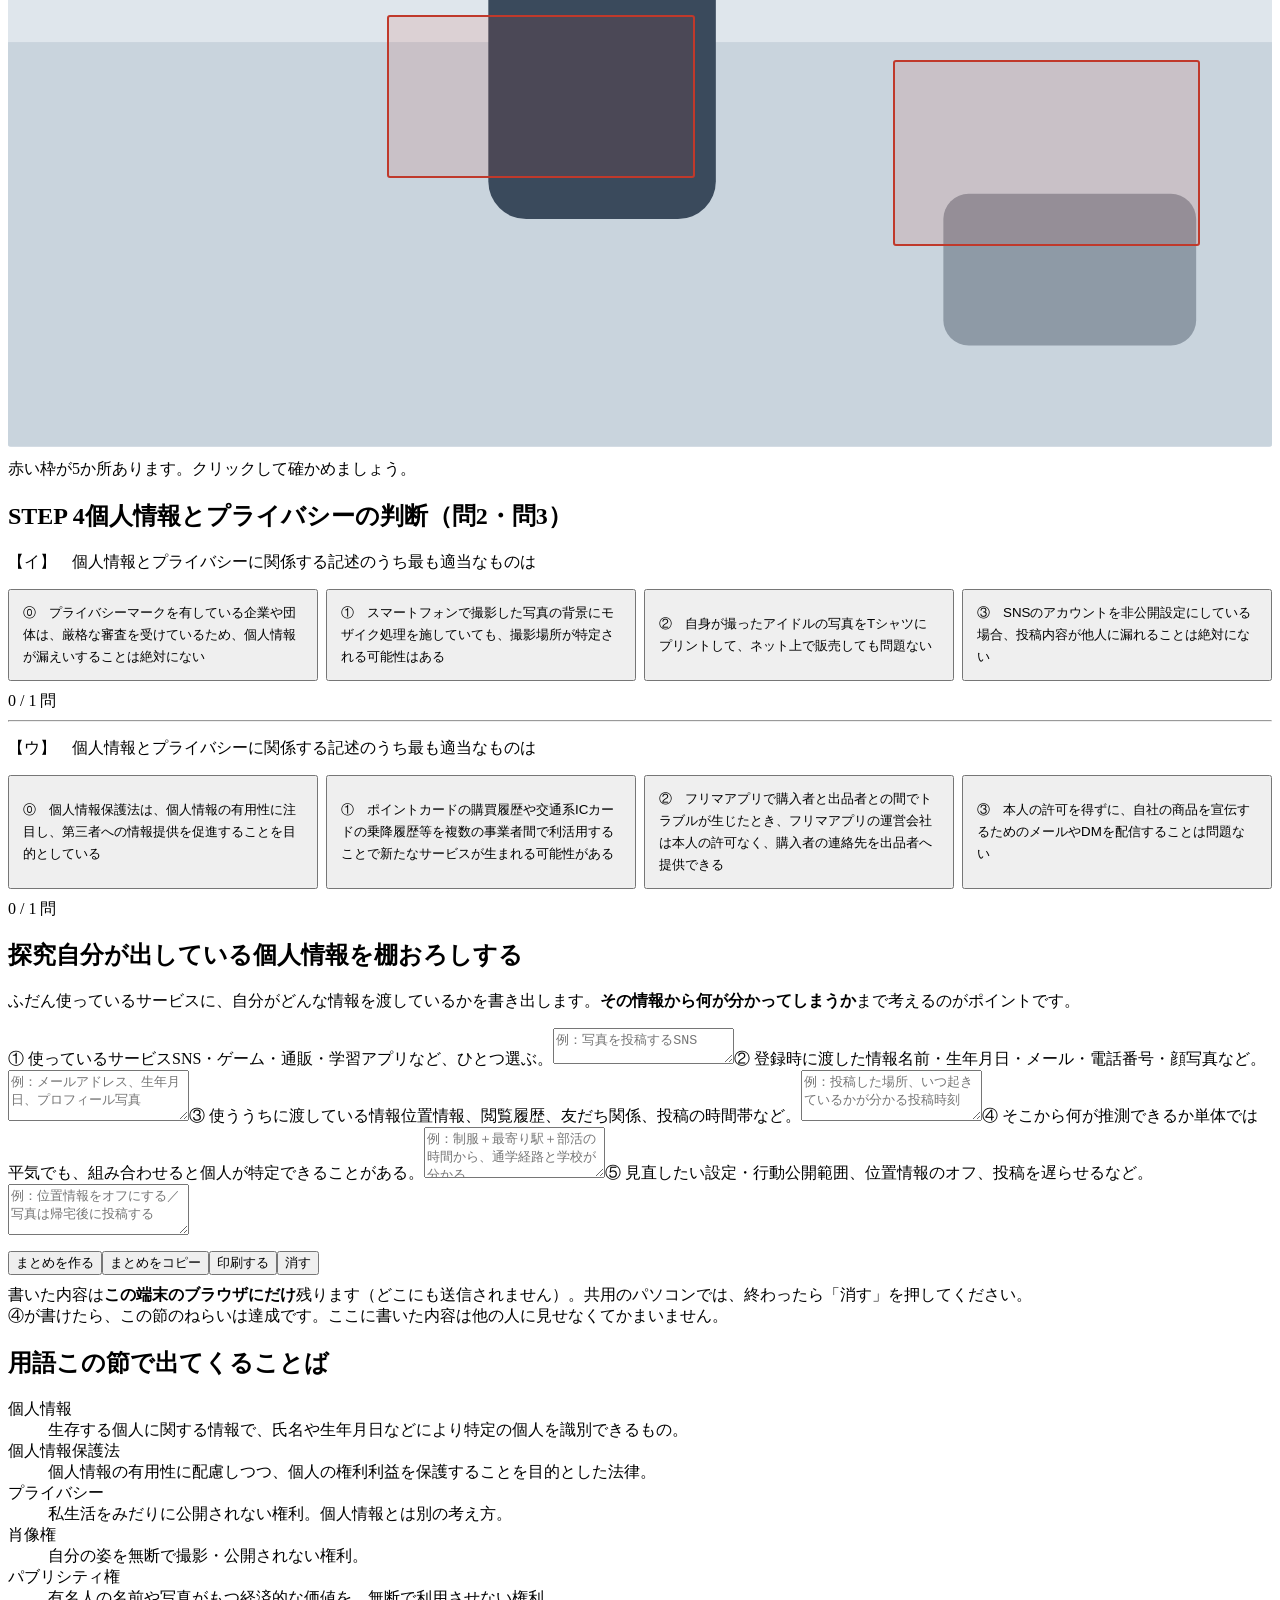
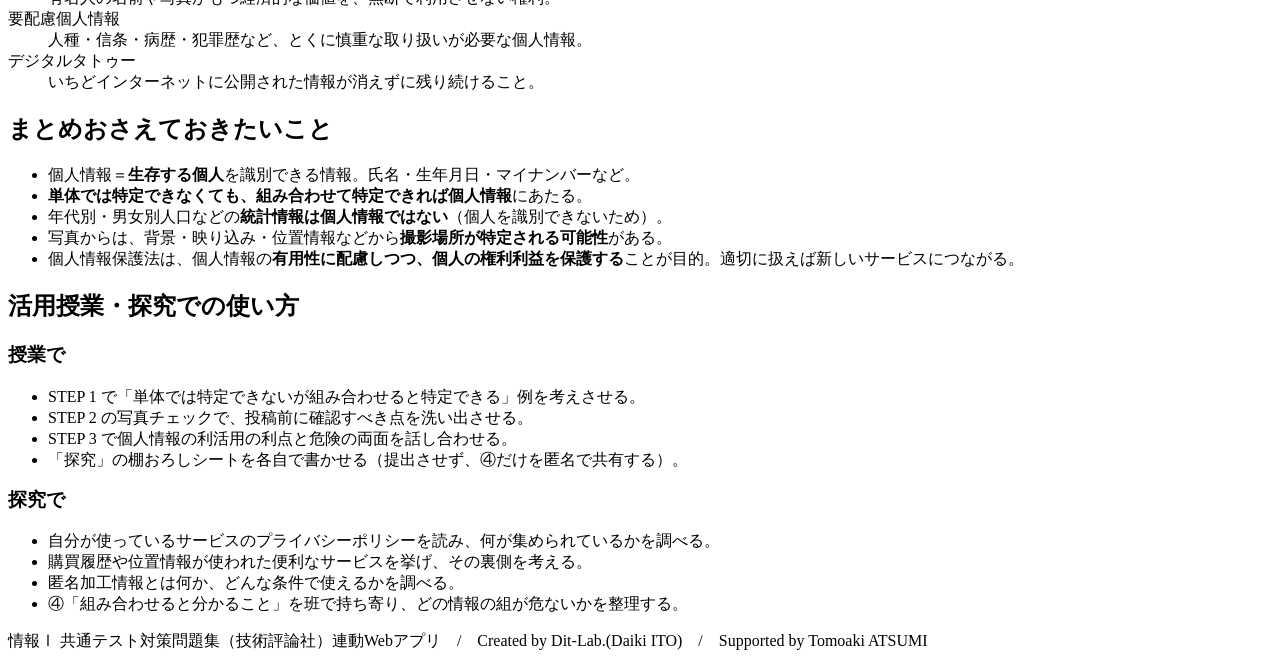
==== commit 9cb7b5b2: "feat: 自分のテーマで書く探究ワークシートを追加（コピー・印刷でき、授業のワークシートとして使える）" ====
--- a/index.html
+++ b/index.html
@@ -6,7 +6,7 @@
 <title>個人情報とプライバシー｜情報Ⅰ共通テスト対策問題集</title>
 <meta name="description" content="何が個人情報にあたるかを判定し、写真1枚からどこまで分かってしまうかを確かめます。">
 <link rel="icon" href="data:image/svg+xml,%3Csvg xmlns=%22http://www.w3.org/2000/svg%22 viewBox=%220 0 32 32%22%3E%3Crect width=%2232%22 height=%2232%22 fill=%22%2315181c%22/%3E%3Ctext x=%2216%22 y=%2222%22 font-size=%2218%22 font-family=%22monospace%22 fill=%22%23fff%22 text-anchor=%22middle%22%3E01%3C/text%3E%3C/svg%3E">
-<link rel="stylesheet" href="css/style.css?v=1b60c856">
+<link rel="stylesheet" href="css/style.css?v=bdbb3cb0">
 <link rel="stylesheet" href="css/app.css?v=c22fac35">
 </head>
 <body>
@@ -63,6 +63,12 @@
     </div>
   </section>
 
+  <section class="step wsprint" id="wsSec">
+    <h2><span class="no">探究</span>自分が出している個人情報を棚おろしする</h2>
+    <p class="desc">ふだん使っているサービスに、自分がどんな情報を渡しているかを書き出します。<strong>その情報から何が分かってしまうか</strong>まで考えるのがポイントです。</p>
+    <div class="panel"><div id="wsBox"></div></div>
+  </section>
+
   <section class="step" id="glossary">
     <h2><span class="no">用語</span>この節で出てくることば</h2>
     <div class="panel"><div id="glossBox"></div></div>
@@ -89,12 +95,14 @@
         <li>STEP 1 で「単体では特定できないが組み合わせると特定できる」例を考えさせる。</li>
         <li>STEP 2 の写真チェックで、投稿前に確認すべき点を洗い出させる。</li>
         <li>STEP 3 で個人情報の利活用の利点と危険の両面を話し合わせる。</li>
+        <li>「探究」の棚おろしシートを各自で書かせる（提出させず、④だけを匿名で共有する）。</li>
       </ul>
       <h3 style="margin-top:12px">探究で</h3>
       <ul>
         <li>自分が使っているサービスのプライバシーポリシーを読み、何が集められているかを調べる。</li>
         <li>購買履歴や位置情報が使われた便利なサービスを挙げ、その裏側を考える。</li>
         <li>匿名加工情報とは何か、どんな条件で使えるかを調べる。</li>
+        <li>④「組み合わせると分かること」を班で持ち寄り、どの情報の組が危ないかを整理する。</li>
       </ul>
     </div>
   </section>
@@ -107,6 +115,7 @@
 
 <script src="js/terms.js?v=a9fcb9d8"></script>
 <script src="js/quiz.js?v=13402362"></script>
-<script src="js/app.js?v=2f25efe2"></script>
+<script src="js/worksheet.js?v=b6f4e4b3"></script>
+<script src="js/app.js?v=34e93eca"></script>
 </body>
 </html>
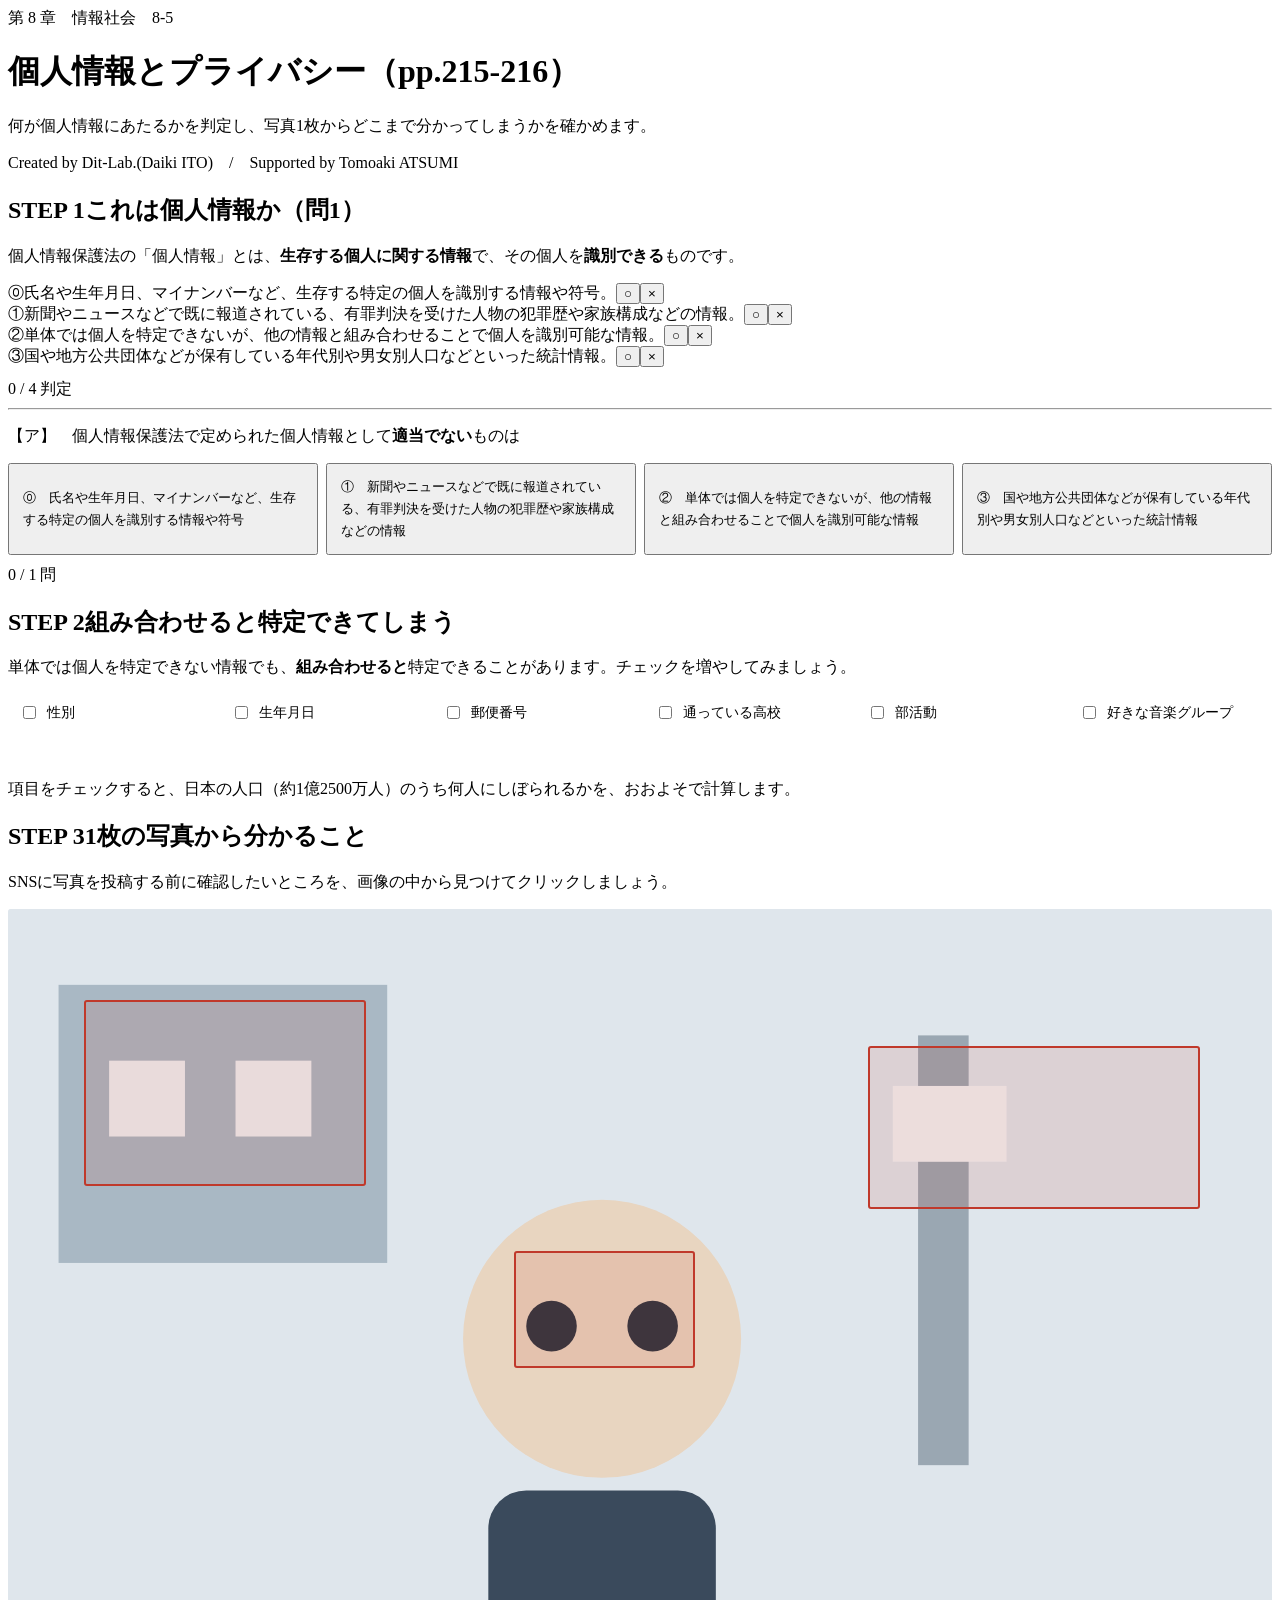
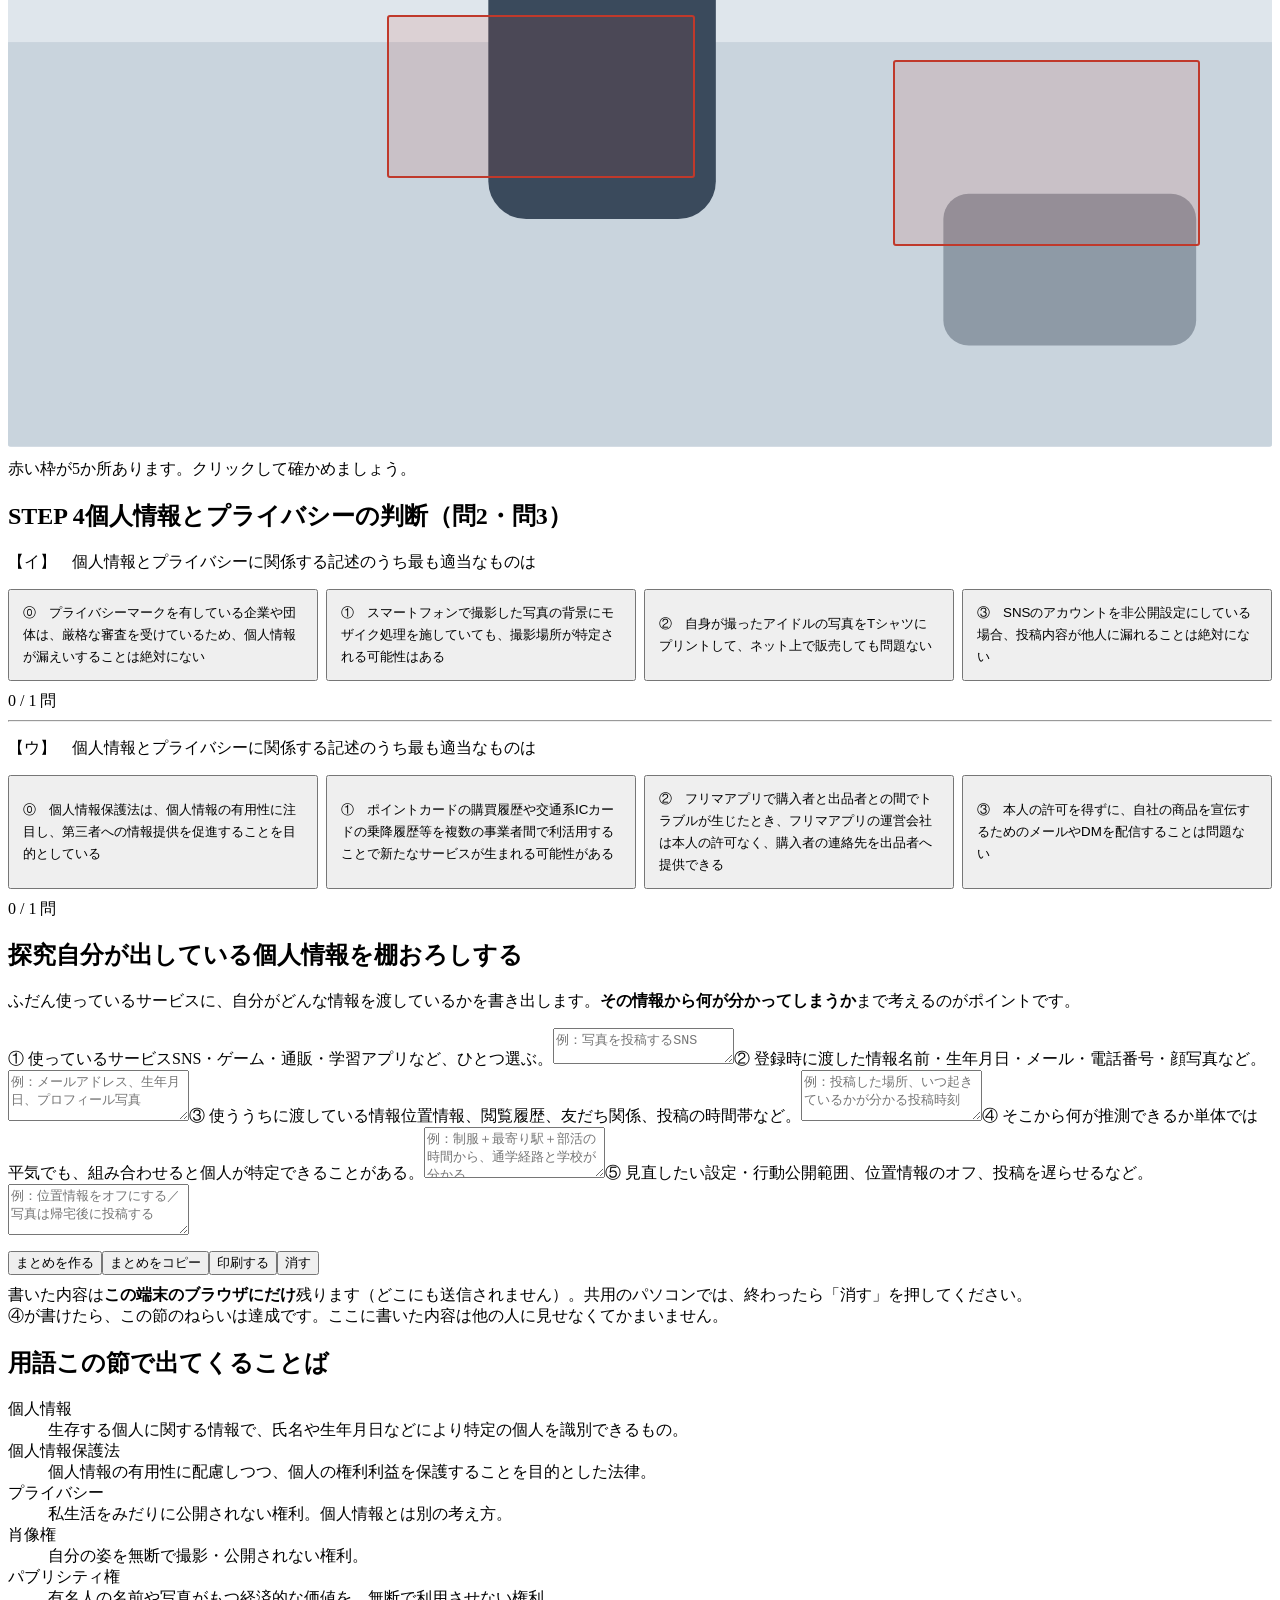
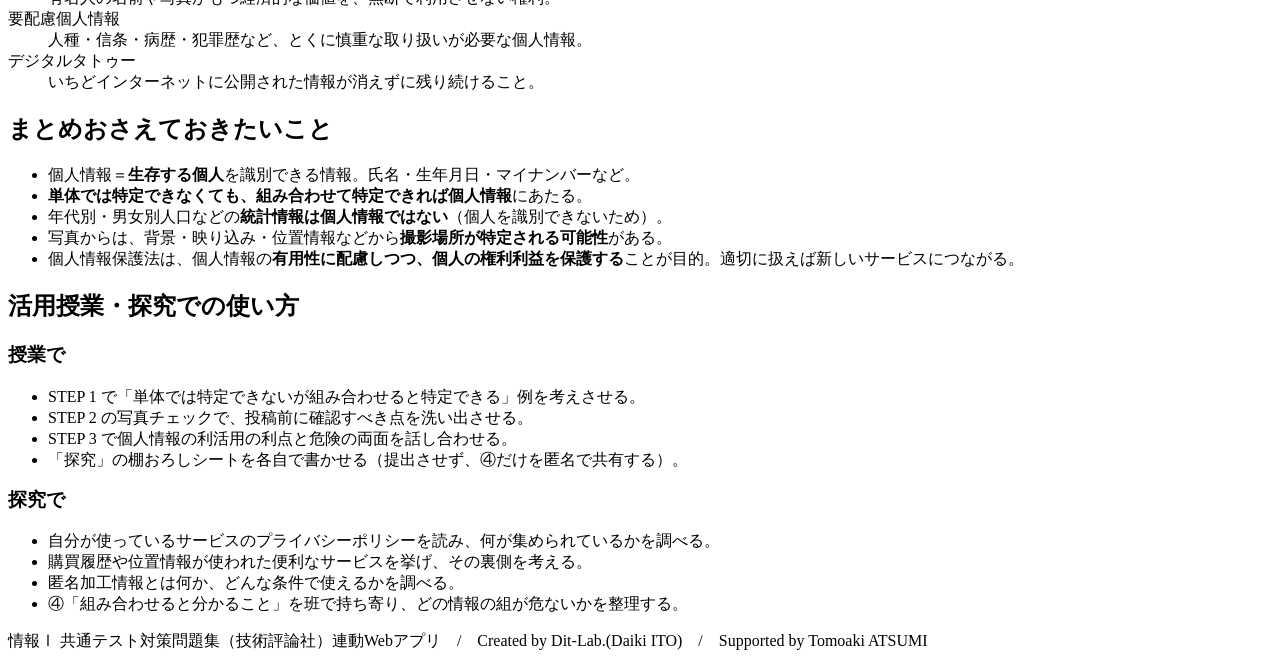
==== commit 9b369444: "fix: タイトルのページ数表記を台割・最終原稿に合わせて修正" ====
--- a/index.html
+++ b/index.html
@@ -14,7 +14,7 @@
 <header class="app-header">
   <div class="inner">
     <span class="eyebrow">第 8 章　情報社会　8-5</span>
-    <h1>個人情報とプライバシー（pp.214-215）</h1>
+    <h1>個人情報とプライバシー（pp.215-216）</h1>
     <p class="lead">何が個人情報にあたるかを判定し、写真1枚からどこまで分かってしまうかを確かめます。</p>
     <p class="credit">Created by Dit-Lab.(Daiki ITO)　/　Supported by Tomoaki ATSUMI</p>
   </div>
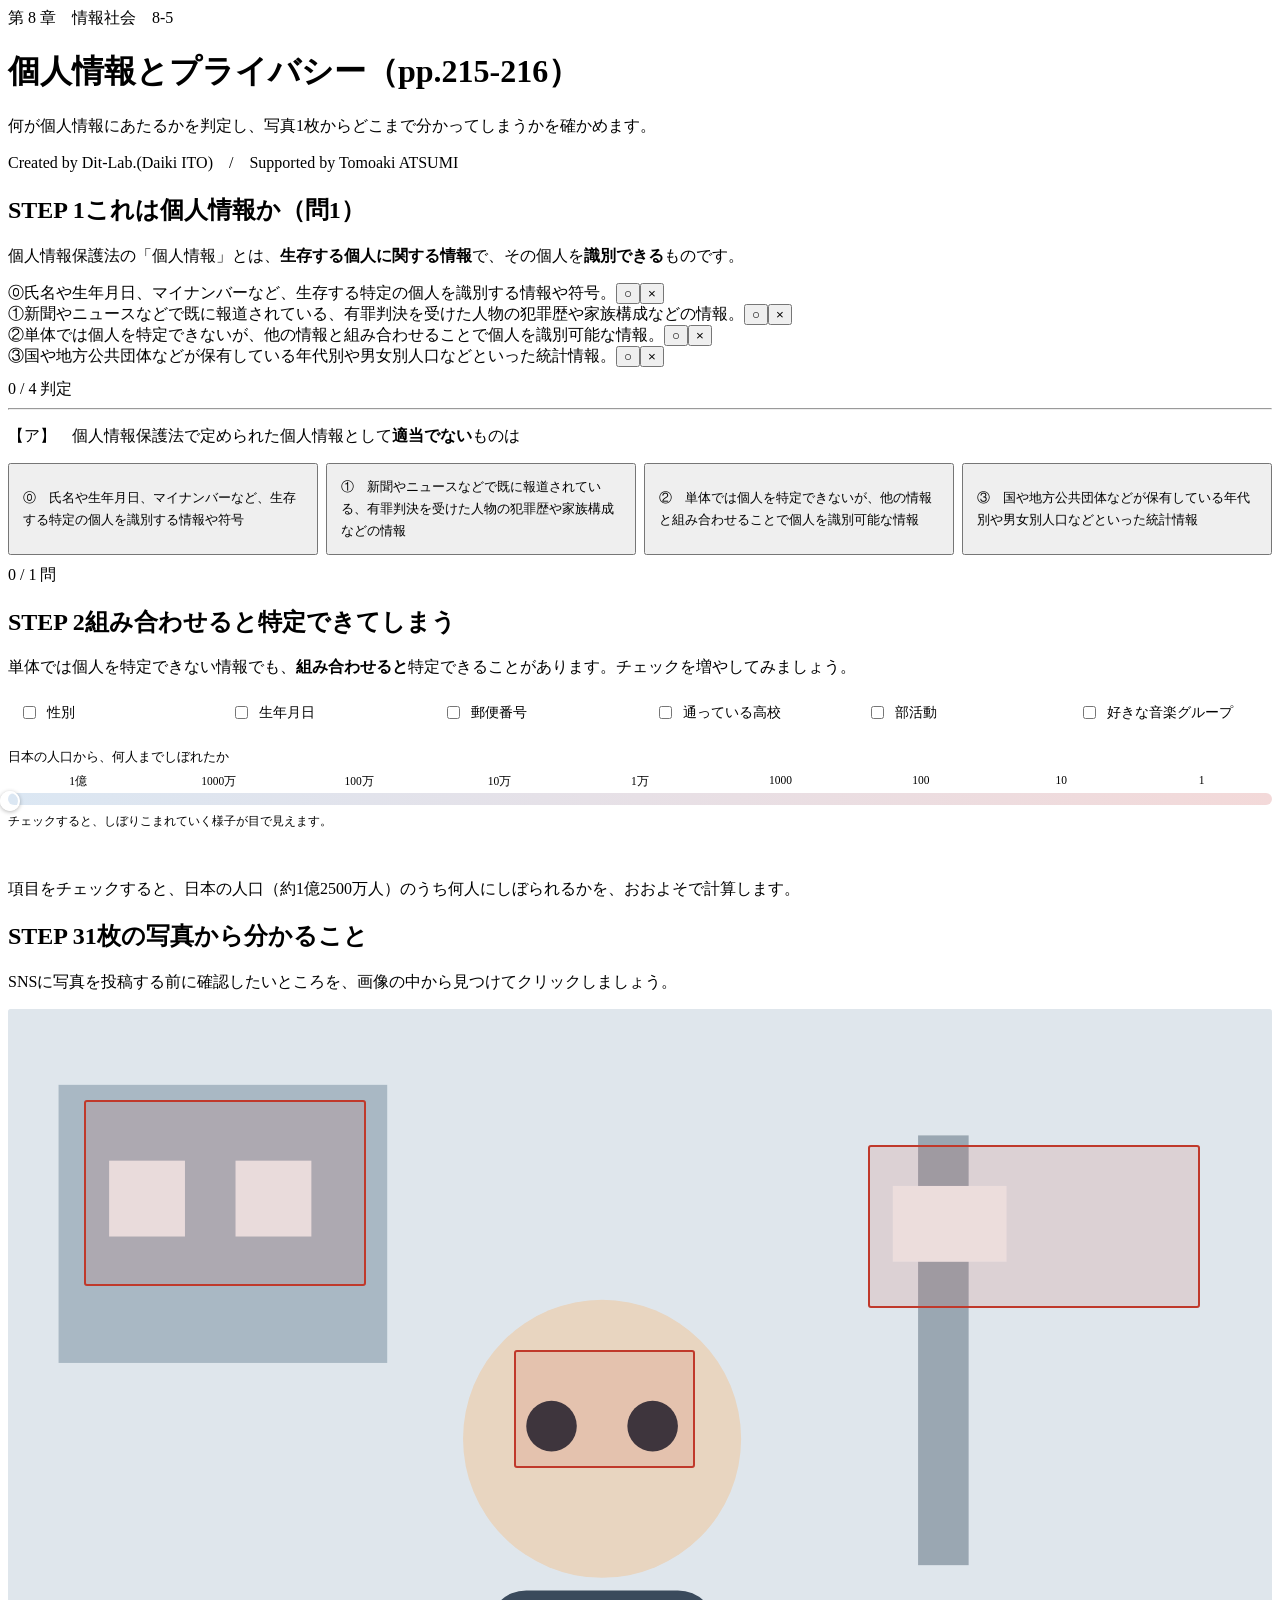
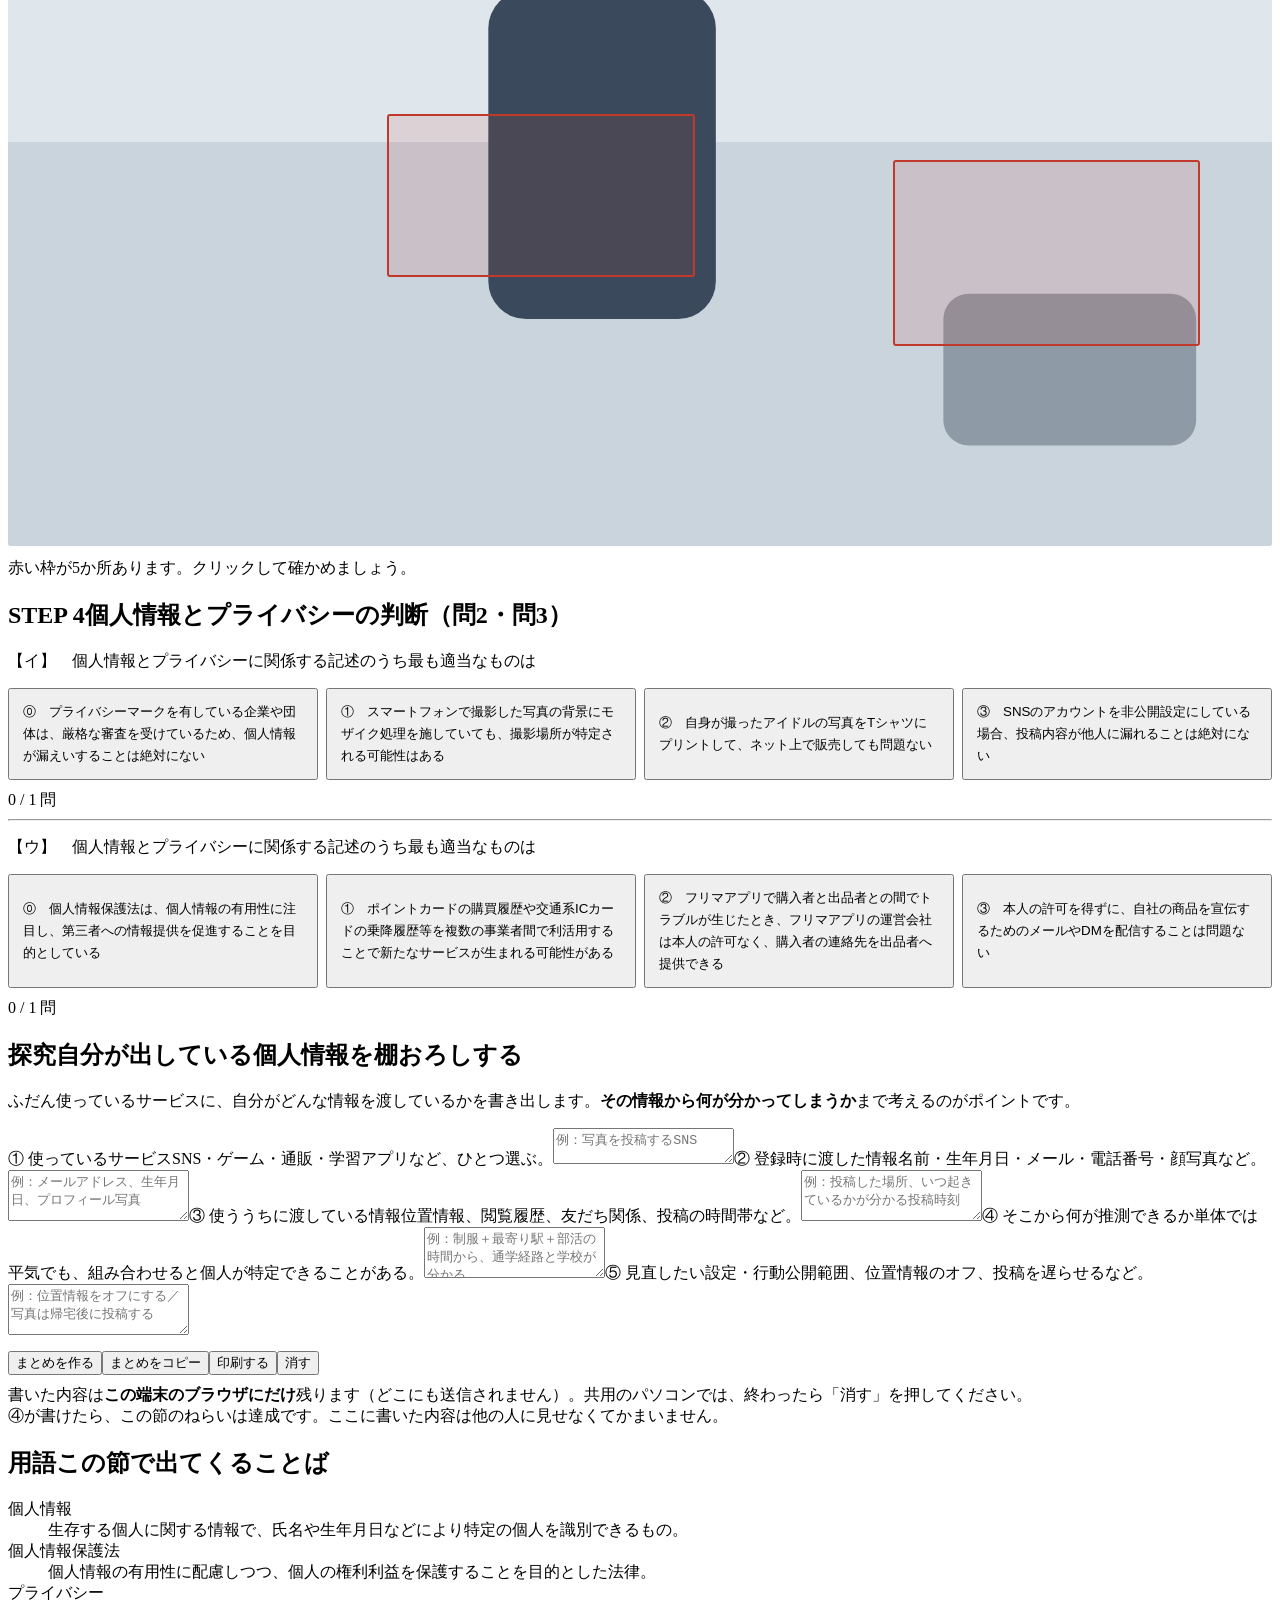
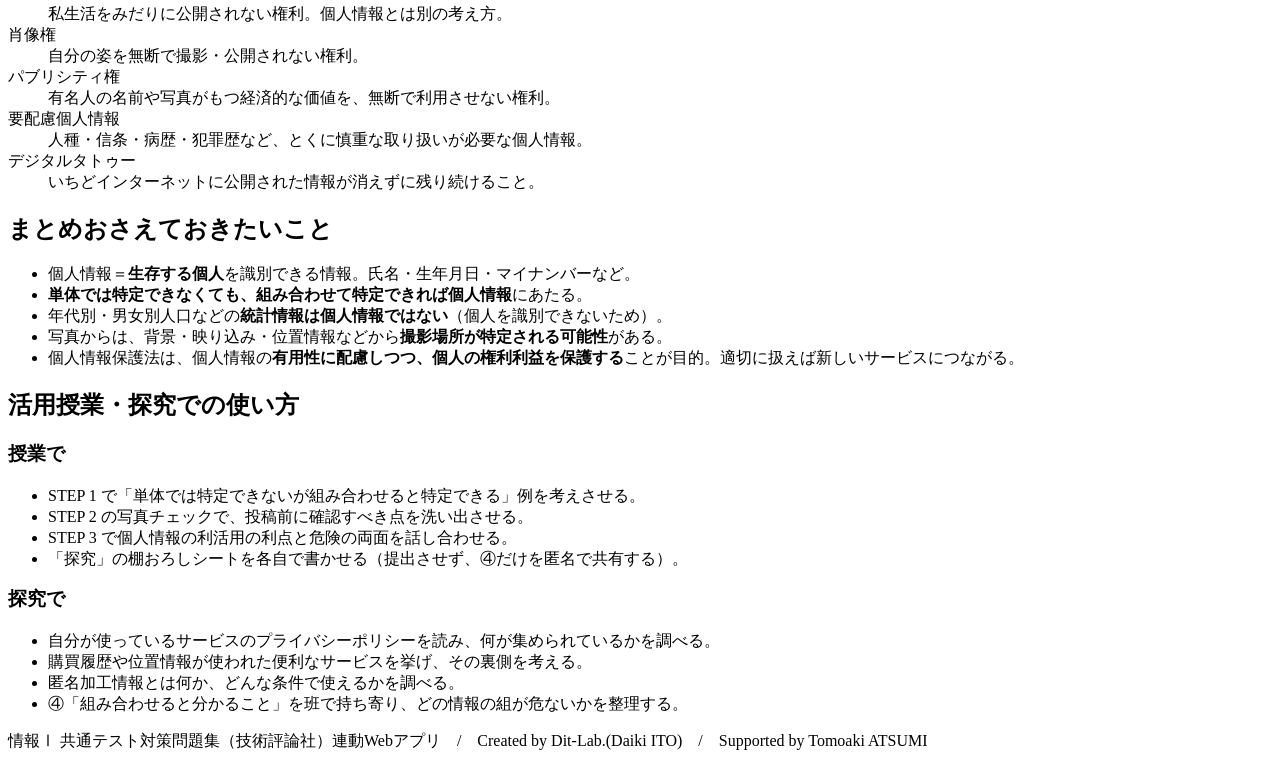
==== commit 35cb0008: "feat: 絞り込みを対数スケールと点で可視化（1億2500万人→1人がイメージできるように）" ====
--- a/index.html
+++ b/index.html
@@ -7,7 +7,7 @@
 <meta name="description" content="何が個人情報にあたるかを判定し、写真1枚からどこまで分かってしまうかを確かめます。">
 <link rel="icon" href="data:image/svg+xml,%3Csvg xmlns=%22http://www.w3.org/2000/svg%22 viewBox=%220 0 32 32%22%3E%3Crect width=%2232%22 height=%2232%22 fill=%22%2315181c%22/%3E%3Ctext x=%2216%22 y=%2222%22 font-size=%2218%22 font-family=%22monospace%22 fill=%22%23fff%22 text-anchor=%22middle%22%3E01%3C/text%3E%3C/svg%3E">
 <link rel="stylesheet" href="css/style.css?v=bdbb3cb0">
-<link rel="stylesheet" href="css/app.css?v=c22fac35">
+<link rel="stylesheet" href="css/app.css?v=86fc0e3a">
 </head>
 <body>
 
@@ -38,6 +38,19 @@
     <p class="desc">単体では個人を特定できない情報でも、<strong>組み合わせると</strong>特定できることがあります。チェックを増やしてみましょう。</p>
     <div class="panel">
       <div class="combo" id="comboBox"></div>
+
+      <div class="narrow">
+        <div class="nlabel">日本の人口から、何人までしぼれたか</div>
+        <div class="nscale" id="nScale"></div>
+        <div class="ntrack"><i class="nmark" id="nMark"></i></div>
+        <div class="ndiv" id="nDiv"></div>
+      </div>
+
+      <div class="dotfield" id="dotField" hidden>
+        <div class="dlabel" id="dotLabel"></div>
+        <div class="dots" id="dots"></div>
+      </div>
+
       <div class="riskbar"><i id="riskBar" style="width:0%"></i></div>
       <div class="note" id="comboNote" style="margin-top:12px"></div>
     </div>
@@ -116,6 +129,6 @@
 <script src="js/terms.js?v=a9fcb9d8"></script>
 <script src="js/quiz.js?v=13402362"></script>
 <script src="js/worksheet.js?v=b6f4e4b3"></script>
-<script src="js/app.js?v=34e93eca"></script>
+<script src="js/app.js?v=c5489723"></script>
 </body>
 </html>
--- a/css/app.css
+++ b/css/app.css
@@ -28,3 +28,25 @@
 .combo label.on{border-color:var(--accent);background:var(--warn-bg)}
 .riskbar{height:26px;border:1px solid var(--line);background:#fff;position:relative;margin-top:10px}
 .riskbar i{display:block;height:100%;background:#c0392b;opacity:.6}
+
+/* --- 絞り込みの可視化（STEP 2） --- */
+.narrow{margin-top:18px}
+.narrow .nlabel{font-size:.8rem;color:var(--ink-2);margin-bottom:8px}
+.nscale{display:flex;justify-content:space-between;font-size:.72rem;color:var(--muted);
+  font-variant-numeric:tabular-nums;margin-bottom:4px}
+.nscale span{flex:1;text-align:center}
+.ntrack{position:relative;height:12px;border-radius:6px;
+  background:linear-gradient(90deg,#dbe7f3 0%,#f3d9d9 100%);border:1px solid var(--rule)}
+.nmark{position:absolute;top:50%;width:16px;height:16px;margin:-8px 0 0 -8px;border-radius:50%;
+  background:var(--accent);border:2px solid #fff;box-shadow:0 1px 4px rgba(0,0,0,.3);
+  transition:left .55s cubic-bezier(.45,.05,.35,1)}
+.nmark.hot{background:#c0392b}
+.ndiv{margin-top:8px;font-size:.78rem;color:var(--ink-2);min-height:1.4em}
+.ndiv .op{display:inline-block;background:var(--panel-2,#eef2f6);border:1px solid var(--rule);
+  border-radius:3px;padding:1px 6px;margin:2px 4px 2px 0;font-variant-numeric:tabular-nums}
+.dotfield{margin-top:16px}
+.dotfield .dlabel{font-size:.8rem;color:var(--ink-2);margin-bottom:6px}
+.dots{display:flex;flex-wrap:wrap;gap:3px;max-width:100%}
+.dots i{width:8px;height:8px;border-radius:50%;background:var(--accent);opacity:.75;
+  transition:opacity .4s, transform .4s, background .4s}
+.dots i.me{background:#c0392b;opacity:1;transform:scale(1.9)}
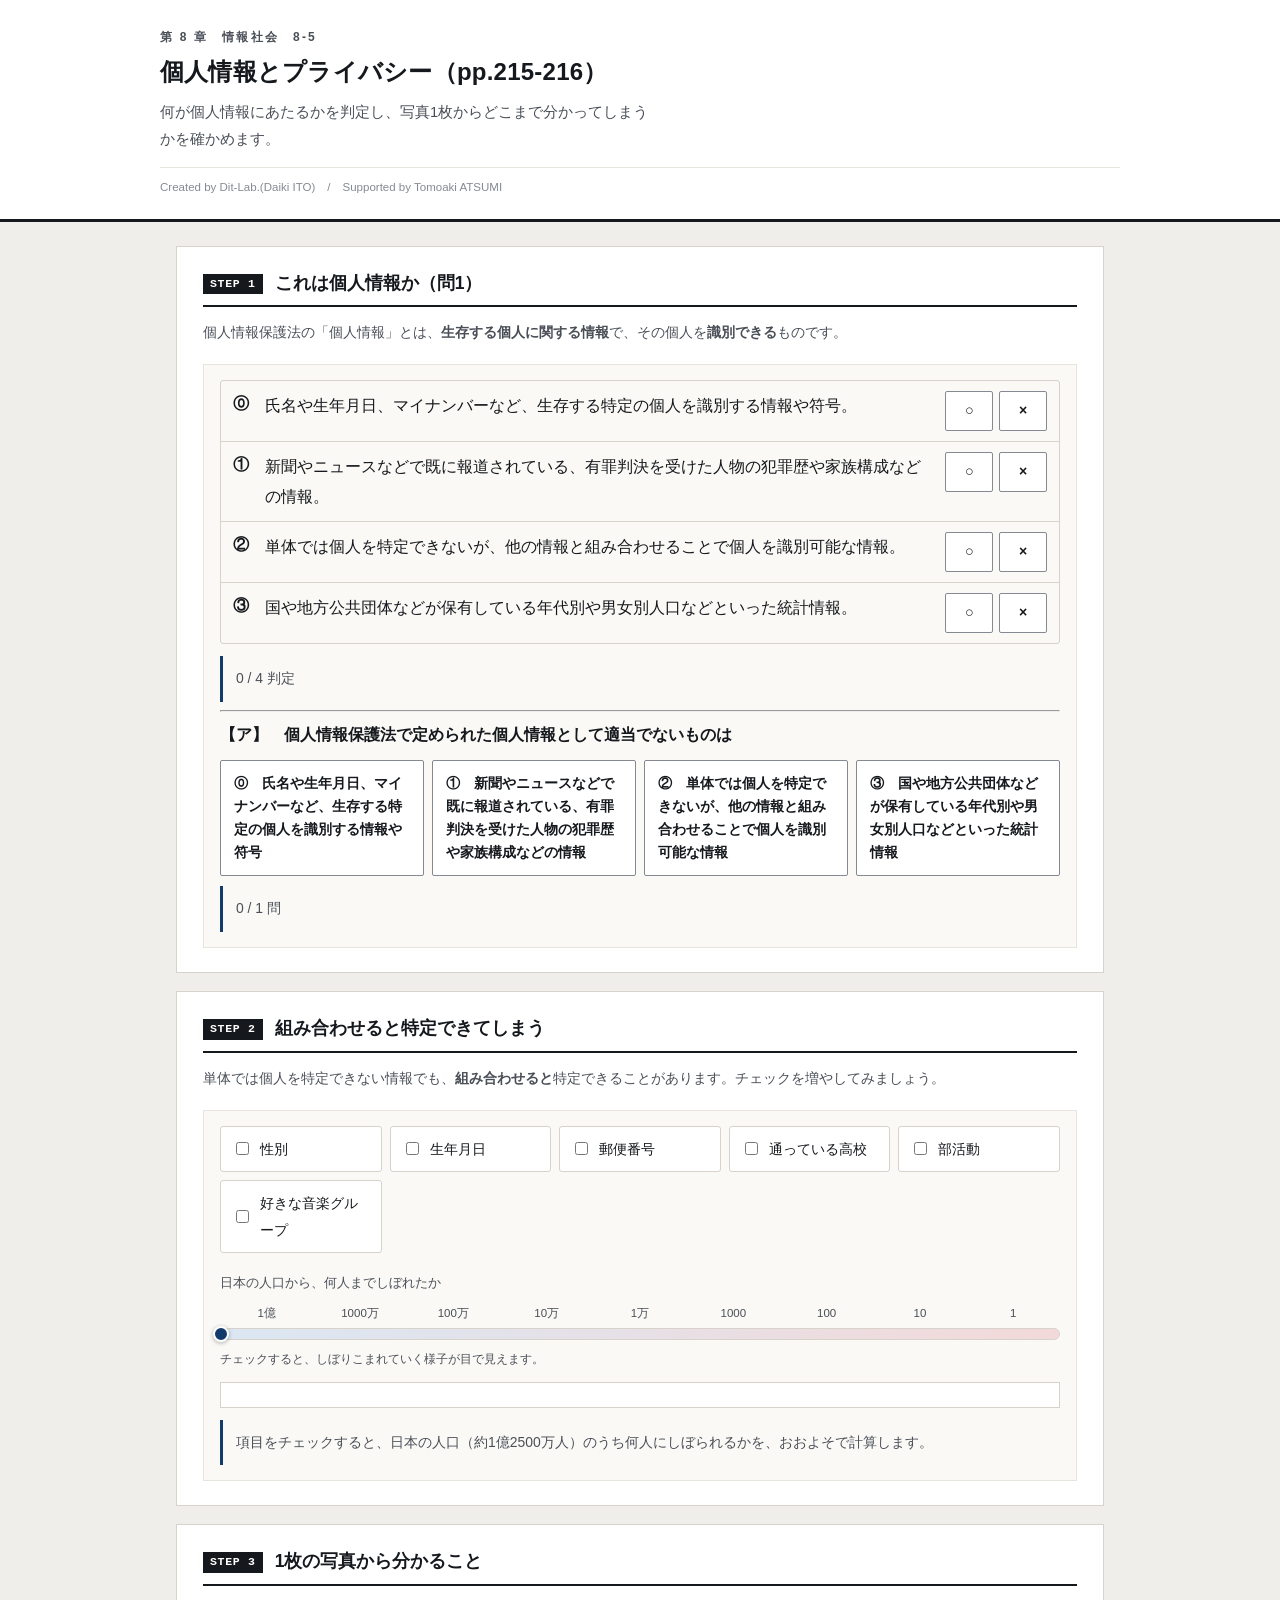
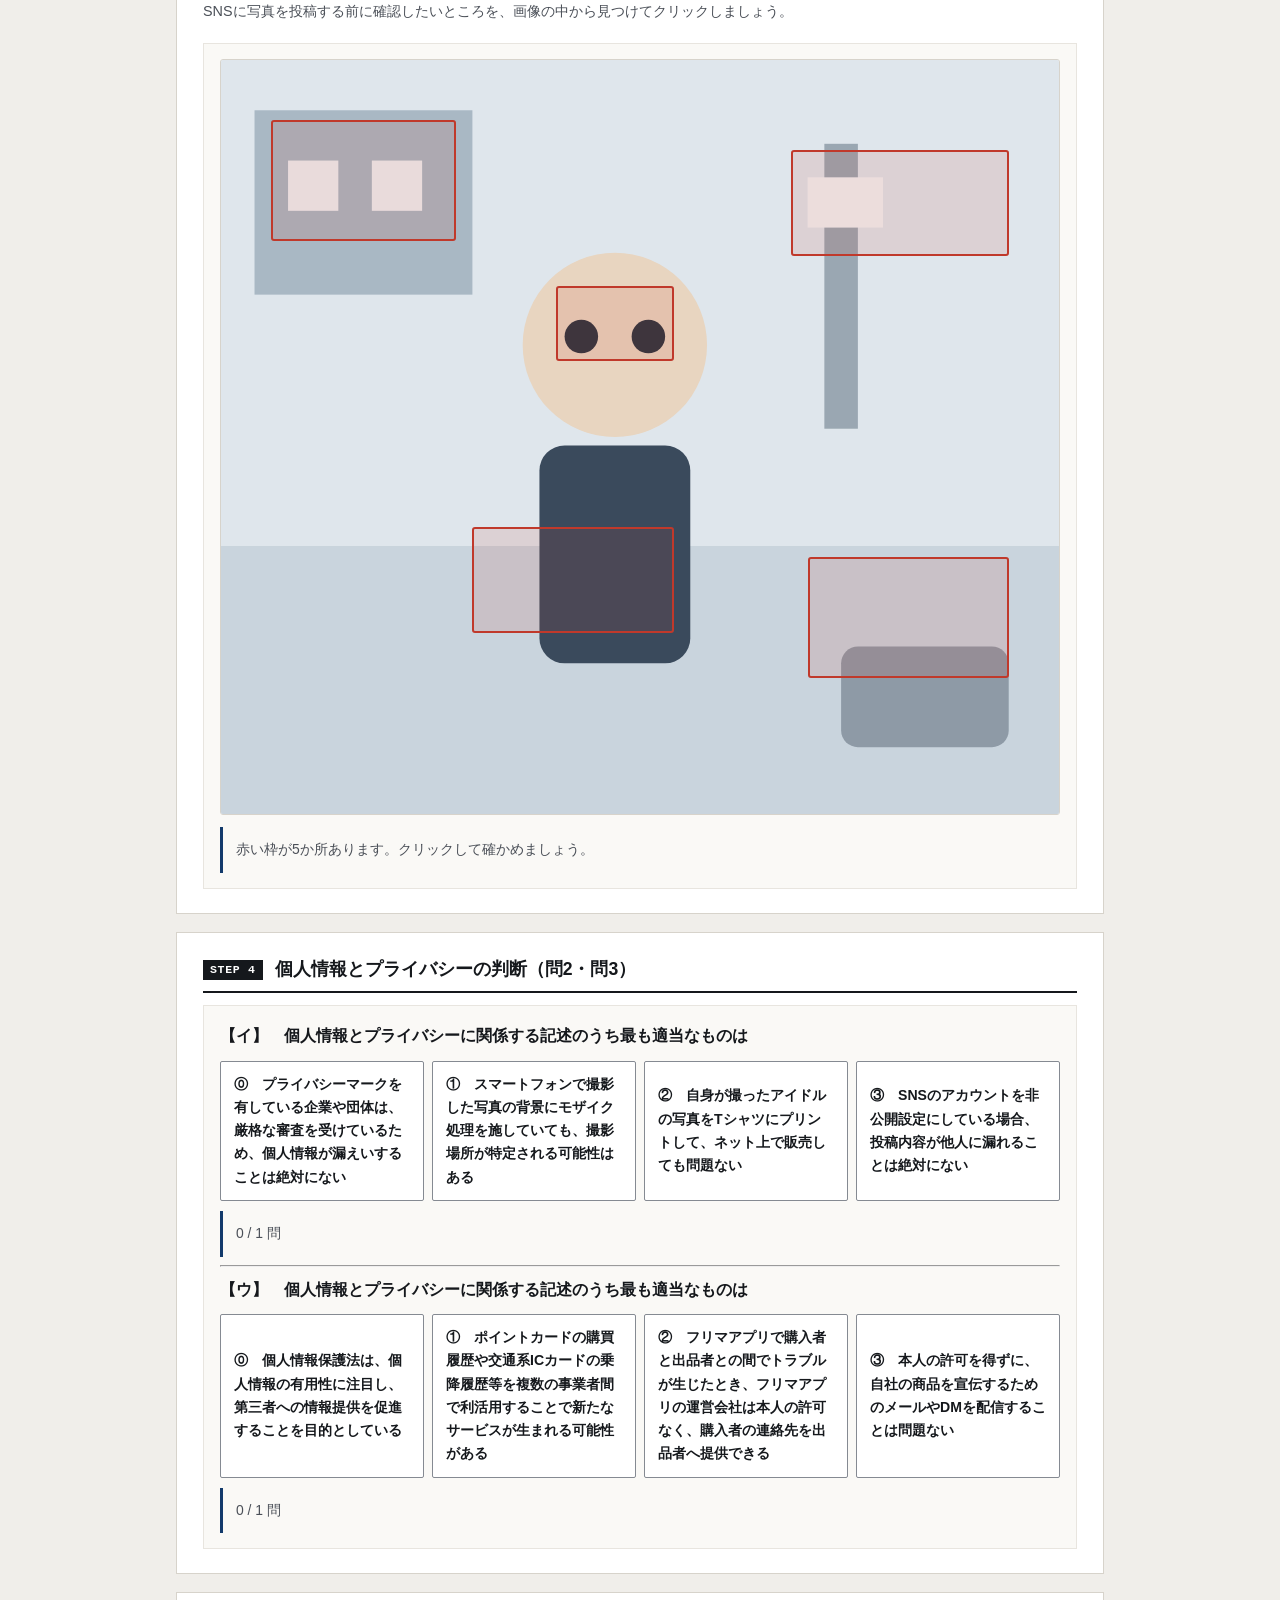
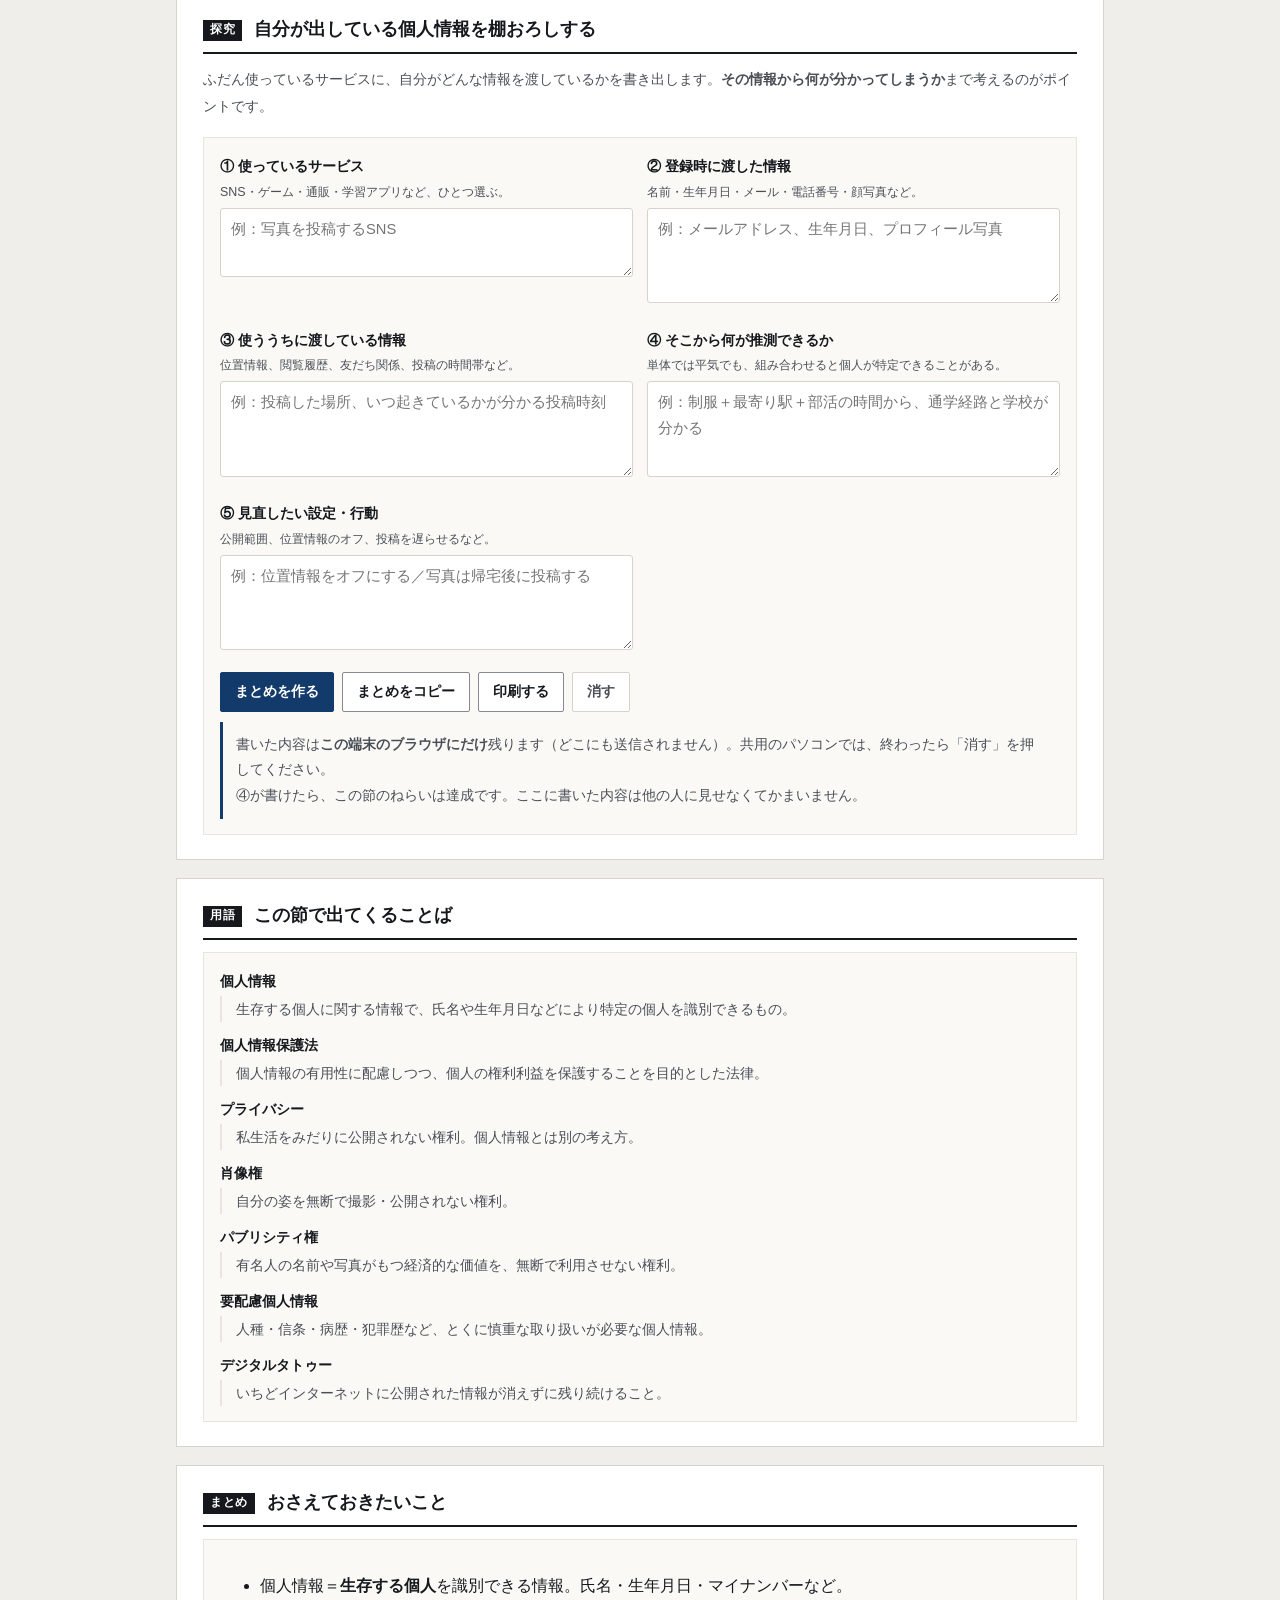
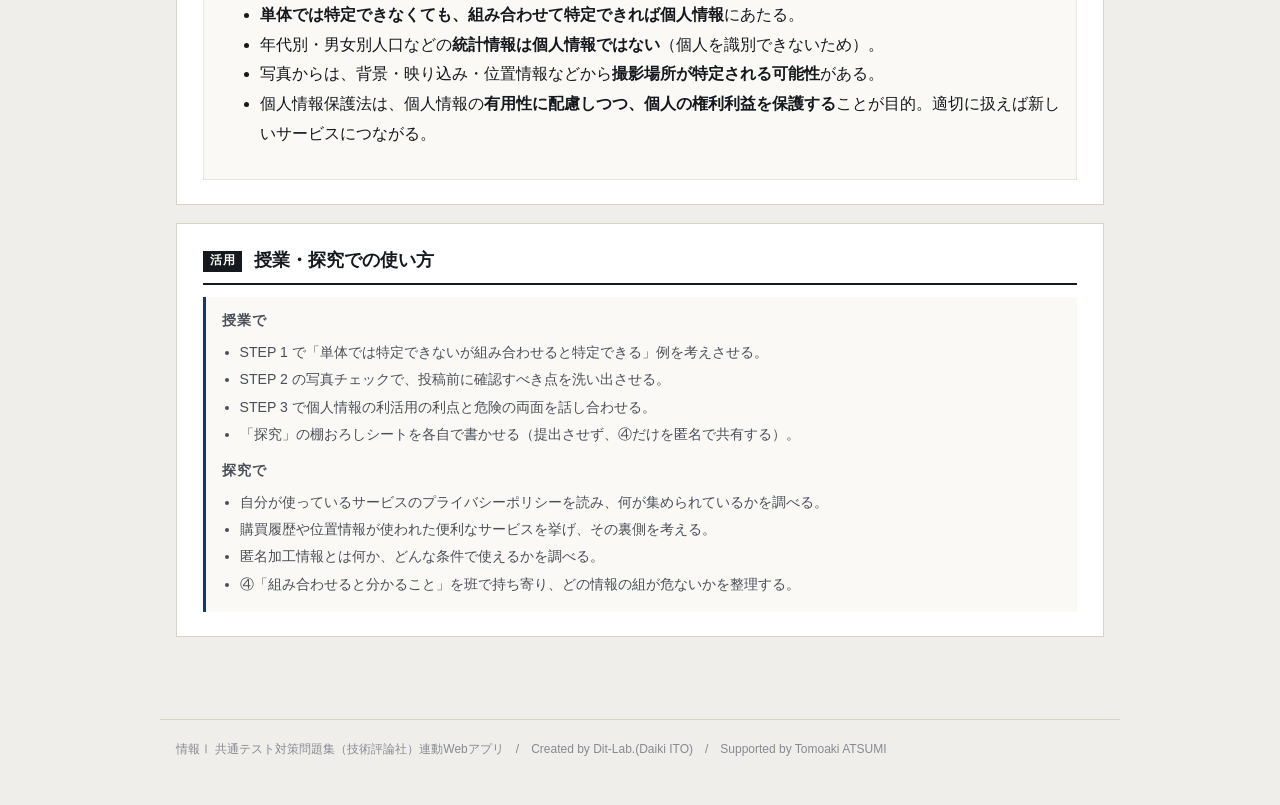
==== commit 4d39906f: "fix: 未定義のCSS変数（--line/--muted/--sans）で枠線と文字色が消えていた問題を修正" ====
--- a/index.html
+++ b/index.html
@@ -6,7 +6,7 @@
 <title>個人情報とプライバシー｜情報Ⅰ共通テスト対策問題集</title>
 <meta name="description" content="何が個人情報にあたるかを判定し、写真1枚からどこまで分かってしまうかを確かめます。">
 <link rel="icon" href="data:image/svg+xml,%3Csvg xmlns=%22http://www.w3.org/2000/svg%22 viewBox=%220 0 32 32%22%3E%3Crect width=%2232%22 height=%2232%22 fill=%22%2315181c%22/%3E%3Ctext x=%2216%22 y=%2222%22 font-size=%2218%22 font-family=%22monospace%22 fill=%22%23fff%22 text-anchor=%22middle%22%3E01%3C/text%3E%3C/svg%3E">
-<link rel="stylesheet" href="css/style.css?v=bdbb3cb0">
+<link rel="stylesheet" href="css/style.css?v=88681cd4">
 <link rel="stylesheet" href="css/app.css?v=86fc0e3a">
 </head>
 <body>
--- a/css/style.css
+++ b/css/style.css
@@ -0,0 +1,304 @@
+/* =========================================================
+   情報Ⅰ 共通テスト対策問題集 — Web アプリ共通スタイル
+   紙面（参考書）に寄せた設計。装飾色は使わず、色は意味を持つときだけ。
+   ========================================================= */
+
+:root{
+  --paper:#ffffff;
+  --paper-2:#faf9f6;      /* うすい紙 */
+  --bg:#f0eeea;           /* 台紙 */
+  --ink:#15181c;
+  --ink-2:#4a4f57;
+  --ink-3:#858a92;
+  --rule:#d7d3cb;
+  /* 旧名のまま書かれているアプリ用の別名（未定義だと枠線や文字色が消えるため） */
+  --line: var(--rule);
+  --muted: var(--ink-2);
+  --sans: var(--font);         /* 罫線 */
+  --rule-2:#e8e5df;
+  --accent:#123a6b;       /* 濃紺。主要操作と現在地だけに使う */
+  --accent-w:#e9eef6;
+  --zero:#c0392b;         /* 左＝0 */
+  --one:#1d4ed8;          /* 右＝1 */
+  --ok:#1f7a3d;   --ok-bg:#eef6f0;
+  --ng:#b3261e;   --ng-bg:#fbefee;
+  --warn:#8a5a00; --warn-bg:#fbf5e8;
+  --font:"Hiragino Kaku Gothic ProN","Hiragino Sans","Yu Gothic Medium","Yu Gothic",
+         "Noto Sans JP",Meiryo,-apple-system,BlinkMacSystemFont,sans-serif;
+  --mono:"SFMono-Regular",Menlo,Consolas,"Courier New",monospace;
+}
+
+*{box-sizing:border-box}
+[hidden]{display:none !important}
+html{-webkit-text-size-adjust:100%}
+body{
+  margin:0; background:var(--bg); color:var(--ink);
+  font-family:var(--font); font-size:16px; line-height:1.85;
+  font-feature-settings:"palt" 1;
+}
+h1,h2,h3,h4{line-height:1.45; margin:0; font-weight:700}
+p{margin:0 0 .75em} p:last-child{margin-bottom:0}
+a{color:var(--accent)}
+
+/* ---------- 標題 ---------- */
+.app-header{background:var(--paper); border-bottom:3px solid var(--ink); padding:26px 20px 20px}
+.app-header .inner{max-width:960px; margin:0 auto}
+.app-header .eyebrow{
+  font-size:.75rem; font-weight:700; color:var(--ink-2); letter-spacing:.18em;
+  display:block; margin-bottom:7px;
+}
+.app-header h1{font-size:1.5rem; letter-spacing:.01em}
+.app-header .lead{font-size:.92rem; color:var(--ink-2); margin-top:9px; max-width:60ch}
+.app-header .credit{
+  font-size:.72rem; color:var(--ink-3); margin-top:14px;
+  padding-top:9px; border-top:1px solid var(--rule-2);
+}
+
+/* ---------- 版面 ---------- */
+.wrap{max-width:960px; margin:0 auto; padding:24px 16px 64px}
+.step{background:var(--paper); border:1px solid var(--rule); padding:24px 26px; margin-bottom:18px}
+.step > h2{
+  display:flex; align-items:baseline; gap:12px; font-size:1.1rem;
+  padding-bottom:9px; border-bottom:2px solid var(--ink); margin-bottom:12px;
+}
+.step > h2 .no{
+  flex:none; font-family:var(--mono); font-size:.72rem; font-weight:700;
+  background:var(--ink); color:var(--paper); padding:2px 7px; letter-spacing:.06em;
+  position:relative; top:-2px;
+}
+.step > .desc{color:var(--ink-2); font-size:.9rem; margin-bottom:18px}
+.step[hidden]{display:none}
+
+.grid{display:grid; gap:20px}
+.grid > *{min-width:0}          /* 子の中身で列が広がるのを防ぐ */
+@media(min-width:800px){ .grid.c2{grid-template-columns:1fr 1fr} }
+@media(min-width:800px){ .grid.c21{grid-template-columns:1.45fr 1fr} }
+
+.panel{border:1px solid var(--rule-2); background:var(--paper-2); padding:15px 16px; min-width:0}
+.panel > h3{
+  font-size:.8rem; font-weight:700; color:var(--ink-2); letter-spacing:.08em;
+  margin-bottom:12px; padding-bottom:6px; border-bottom:1px solid var(--rule);
+}
+
+/* ---------- 部品 ---------- */
+.btn{
+  appearance:none; border:1px solid var(--ink-3); background:var(--paper); color:var(--ink);
+  font-family:inherit; font-size:.88rem; font-weight:700; padding:8px 14px;
+  border-radius:2px; cursor:pointer; min-height:40px; line-height:1.4;
+  transition:background .12s, border-color .12s, color .12s;
+}
+.btn:hover:not(:disabled){background:var(--accent-w); border-color:var(--accent); color:var(--accent)}
+.btn:disabled{opacity:.35; cursor:not-allowed}
+.btn.primary{background:var(--accent); color:var(--paper); border-color:var(--accent)}
+.btn.primary:hover:not(:disabled){background:#0d2c53; color:var(--paper)}
+.btn.ghost{border-color:var(--rule); color:var(--ink-2)}
+.btn.sm{font-size:.8rem; padding:5px 10px; min-height:34px}
+.btn-row{display:flex; flex-wrap:wrap; gap:8px; align-items:center}
+
+/* タブ（見出し下線式） */
+.seg{display:flex; gap:0; border-bottom:1px solid var(--rule)}
+.seg button{
+  appearance:none; border:0; background:transparent; font-family:inherit; font-size:.88rem;
+  font-weight:700; color:var(--ink-3); padding:9px 4px; margin-right:26px; cursor:pointer;
+  border-bottom:3px solid transparent; margin-bottom:-1px; min-height:40px;
+}
+.seg button:hover{color:var(--ink-2)}
+.seg button[aria-pressed="true"]{color:var(--ink); border-bottom-color:var(--accent)}
+
+label.fld{display:block; font-size:.78rem; font-weight:700; color:var(--ink-2); margin-bottom:5px; letter-spacing:.04em}
+input[type=text], textarea, input[type=number]{
+  width:100%; font-family:inherit; font-size:1rem; color:var(--ink);
+  border:1px solid var(--ink-3); border-radius:2px; padding:9px 11px;
+  background:var(--paper); min-height:42px;
+}
+input:focus, textarea:focus{outline:2px solid var(--accent); outline-offset:-1px; border-color:var(--accent)}
+.btn:focus-visible, .seg button:focus-visible, .node-card:focus-visible{outline:2px solid var(--accent); outline-offset:2px}
+textarea{resize:vertical; line-height:1.7}
+.mono{font-family:var(--mono)}
+
+table.tbl{width:100%; border-collapse:collapse; font-size:.89rem}
+table.tbl th, table.tbl td{border-bottom:1px solid var(--rule-2); padding:7px 10px; text-align:right}
+table.tbl th:first-child, table.tbl td:first-child{text-align:left}
+table.tbl thead th{border-bottom:1.5px solid var(--ink); font-size:.76rem; color:var(--ink-2); font-weight:700; white-space:nowrap}
+.tbl-scroll{overflow-x:auto; -webkit-overflow-scrolling:touch; max-width:100%}
+
+.note{padding:10px 13px; font-size:.87rem; border-left:3px solid var(--ink-3); background:var(--paper-2); overflow-wrap:break-word; word-break:break-word}
+.note.ok{background:var(--ok-bg); border-left-color:var(--ok); color:#123f22}
+.note.ng{background:var(--ng-bg); border-left-color:var(--ng); color:#6d1a15}
+.note.info{background:var(--paper-2); border-left-color:var(--accent); color:var(--ink-2)}
+.note.warn{background:var(--warn-bg); border-left-color:var(--warn); color:#5c3d00}
+.note[hidden]{display:none}
+
+.badge{
+  display:inline-block; font-size:.72rem; font-weight:700; padding:1px 7px;
+  border:1px solid var(--rule); color:var(--ink-2); background:var(--paper); letter-spacing:.04em;
+}
+
+/* 数値は罫線で仕切るだけ。カードにしない */
+.metrics{display:flex; flex-wrap:wrap; gap:0; border-top:1px solid var(--rule)}
+.metric{flex:1 1 130px; padding:11px 14px 11px 0; border-right:1px solid var(--rule-2)}
+.metric:last-child{border-right:0}
+.metric .k{font-size:.74rem; color:var(--ink-3); font-weight:700; letter-spacing:.05em}
+.metric .v{font-size:1.6rem; font-weight:700; line-height:1.3; font-family:var(--mono); letter-spacing:-.01em}
+.metric .s{font-size:.76rem; color:var(--ink-2)}
+
+.bit0{color:var(--zero); font-weight:700}
+.bit1{color:var(--one); font-weight:700}
+
+.app-footer{
+  max-width:960px; margin:0 auto; padding:18px 16px 44px; color:var(--ink-3);
+  font-size:.75rem; border-top:1px solid var(--rule);
+}
+.sr-only{position:absolute;width:1px;height:1px;overflow:hidden;clip:rect(0 0 0 0);white-space:nowrap}
+
+@media(max-width:640px){
+  body{font-size:15px}
+  .app-header{padding:20px 16px 16px}
+  .app-header h1{font-size:1.16rem}
+  .wrap{padding:16px 12px 52px}
+  .step{padding:18px 15px}
+  .seg button{margin-right:18px; font-size:.84rem}
+  .metric{flex-basis:50%; border-right:0}
+}
+@media (prefers-reduced-motion:reduce){ *{animation:none!important; transition:none!important} }
+
+/* ---------- 自分のデータ・共有・印刷 ---------- */
+.toolbar{display:flex; flex-wrap:wrap; gap:8px; align-items:center; margin-top:12px;
+  padding-top:12px; border-top:1px solid var(--rule-2)}
+.toolbar .hint{font-size:.78rem; color:var(--ink-3)}
+.paste-area{width:100%; min-height:110px; font-family:var(--mono); font-size:.86rem}
+.use-note{background:var(--paper-2); border-left:3px solid var(--accent); padding:14px 16px; font-size:.88rem}
+.use-note h3{font-size:.86rem; letter-spacing:.06em; margin-bottom:8px; color:var(--ink-2)}
+.use-note ol, .use-note ul{margin:0; padding-left:1.25em; line-height:1.95; color:var(--ink-2)}
+
+@media print{
+  body{background:#fff}
+  .app-header{border-bottom:2px solid #000}
+  .step{border:1px solid #bbb; break-inside:avoid; page-break-inside:avoid; margin-bottom:12px}
+  .btn, .seg, .toolbar, input[type=range]{display:none !important}
+  .note{border-left-width:2px}
+  a[href]:after{content:""}
+}
+
+/* ---------- 入力グリッド ---------- */
+.dg-scroll{overflow:auto; -webkit-overflow-scrolling:touch; border:1px solid var(--rule); background:var(--paper); max-height:420px}
+table.dg{border-collapse:collapse; font-family:var(--mono); font-size:.9rem; min-width:100%}
+table.dg th, table.dg td{border:1px solid var(--rule-2); padding:0}
+table.dg thead th{background:var(--paper-2); position:sticky; top:0; z-index:2}
+table.dg .dg-n{background:var(--paper-2); color:var(--ink-3); font-size:.76rem; font-weight:400;
+  text-align:center; min-width:34px; padding:0 4px; position:sticky; left:0; z-index:1}
+table.dg .dg-corner{background:var(--paper-2); min-width:34px; position:sticky; left:0; z-index:3}
+table.dg .dg-act{background:var(--paper-2); width:34px}
+.dg-h, .dg-c{width:100%; min-width:96px; border:0; background:transparent; font-family:inherit;
+  font-size:.9rem; padding:8px 9px; color:var(--ink); min-height:38px}
+.dg-h{font-weight:700; font-family:var(--font); font-size:.82rem; color:var(--ink-2)}
+.dg-c.num{text-align:right}
+.dg-c:focus, .dg-h:focus{outline:2px solid var(--accent); outline-offset:-2px; background:var(--accent-w)}
+.dg-del{border:0; background:transparent; color:var(--ink-3); cursor:pointer; width:32px; height:34px; font-size:1rem}
+.dg-del:hover{color:var(--ng)}
+.dg-tools{display:flex; flex-wrap:wrap; gap:8px; align-items:center; margin-top:10px}
+.dg-hint{font-size:.76rem; color:var(--ink-3)}
+
+/* ---------- ファイル読み込み ---------- */
+.filebox{display:flex; flex-wrap:wrap; gap:10px; align-items:center; padding:12px;
+  border:1px dashed var(--rule); background:var(--paper-2)}
+.filebox input[type=file]{font-size:.85rem; font-family:inherit; max-width:100%}
+.filebox .sel{max-width:220px}
+.filelabel{display:inline-flex; align-items:center; gap:6px; font-size:.85rem; font-weight:700;
+  border:1px solid var(--ink-3); background:var(--paper); padding:8px 14px; border-radius:2px; cursor:pointer; min-height:40px}
+.filelabel:hover{border-color:var(--accent); color:var(--accent); background:var(--accent-w)}
+.filelabel input{display:none}
+
+/* ---------- 用語解説 ---------- */
+.term{position:relative; border-bottom:1.5px dotted var(--accent); cursor:help; color:var(--accent); font-weight:700}
+.term .term-pop{display:none; position:absolute; left:0; top:1.7em; z-index:50; width:min(300px,78vw);
+  background:var(--paper); border:1px solid var(--ink-3); box-shadow:0 6px 20px rgba(0,0,0,.14);
+  padding:10px 12px; font-size:.82rem; font-weight:400; color:var(--ink-2); line-height:1.75;
+  border-left:3px solid var(--accent); cursor:auto; text-align:left}
+.term .term-pop b{display:block; color:var(--ink); font-size:.86rem; margin-bottom:3px}
+.term.open .term-pop{display:block}
+dl.gloss{margin:0; font-size:.88rem}
+dl.gloss dt{font-weight:700; color:var(--ink); margin-top:10px}
+dl.gloss dt:first-child{margin-top:0}
+dl.gloss dd{margin:2px 0 0; color:var(--ink-2); line-height:1.85; padding-left:1em; border-left:2px solid var(--rule-2)}
+@media print{ .term{border-bottom:0; color:inherit} .term .term-pop{display:none !important} }
+
+/* ---------- スマホ・タブレット ---------- */
+@media (max-width:1024px){
+  /* iOS で入力時に画面が勝手に拡大するのを防ぐ（16px 未満だとズームする） */
+  input[type=text], input[type=number], textarea, select, .dg-c, .dg-h{ font-size:16px }
+  .dg-c, .dg-h{ min-width:110px }
+}
+@media (max-width:820px){
+  .grid.c2,.grid.c21{grid-template-columns:1fr}
+  .dg-scroll{max-height:340px}
+  .filebox{flex-direction:column; align-items:stretch}
+  .filebox .sel{max-width:100%}
+  .term .term-pop{left:auto; right:0; width:min(280px,86vw)}
+}
+@media (max-width:480px){
+  .step > h2{font-size:1rem; flex-wrap:wrap}
+  .metrics{gap:0}
+  .metric{flex-basis:50%; padding-right:10px}
+  .metric .v{font-size:1.3rem}
+  .btn{padding:8px 12px}
+  .dg-tools{gap:6px}
+  .dg-hint{width:100%}
+}
+/* タッチ操作でのスクロールを滑らかに */
+.tbl-scroll, .dg-scroll, .tree-box{ -webkit-overflow-scrolling:touch; overscroll-behavior-x:contain }
+
+/* 幅指定つきの入力欄がスマートフォンではみ出さないようにする */
+input[type=text], input[type=number], input[type=search], textarea, select{ max-width:100% }
+.btn-row > label{ min-width:0; max-width:100% }
+.btn-row > label input, .btn-row > label select{ max-width:100% }
+
+/* 共通：○×判定・並べかえ（quiz.js 用） */
+.abcde{border:1px solid var(--rule); border-radius:3px; overflow:hidden}
+.abcde > div{border-top:1px solid var(--rule); padding:10px 12px}
+.abcde > div:first-child{border-top:0}
+.abcde .st{display:flex; gap:10px; align-items:flex-start; flex-wrap:wrap}
+.abcde .st .k{font-weight:700; font-family:var(--mono); min-width:1.4em}
+.abcde .st .t{flex:1; min-width:12em}
+.abcde .jb{display:flex; gap:6px}
+.abcde .jb .btn{min-width:3.4em; padding:6px 10px; text-align:center}
+.prep{display:grid; grid-template-columns:repeat(auto-fit,minmax(150px,1fr)); gap:10px; margin-top:10px}
+.prep .slot{border:1px dashed var(--ink-3); border-radius:3px; padding:10px; min-height:92px; background:var(--paper)}
+.prep .slot.filled{border-style:solid}
+.prep .slot .tag{font:700 .74rem/1.4 var(--mono); color:var(--accent); display:block; margin-bottom:6px}
+.prep .slot .txt{font-size:.86rem; line-height:1.7}
+.cards{display:flex; flex-wrap:wrap; gap:8px; margin-top:10px}
+.cards .c{border:1px solid var(--ink-3); border-radius:3px; padding:9px 12px; background:var(--paper);
+  cursor:pointer; font-size:.88rem; max-width:100%; text-align:left; font-family:inherit; color:var(--ink)}
+.cards .c:hover{background:var(--warn-bg)}
+.cards .c.used{opacity:.35; pointer-events:none}
+
+/* --- 予想してから実行 --- */
+.pmark{display:inline-block; background:var(--accent); color:#fff; font-size:.7rem; font-weight:700;
+  letter-spacing:.08em; padding:2px 7px; border-radius:2px; margin-right:8px; vertical-align:2px}
+input.pin{font-size:1.05rem; padding:7px 10px; border:1px solid var(--rule); border-radius:3px;
+  width:9em; max-width:100%; background:#fff}
+.btn-row .unit{color:var(--muted); font-size:.9rem}
+.choice4 .btn.on{border-color:var(--accent); box-shadow:inset 0 0 0 1px var(--accent); font-weight:700}
+/* 設問文の見出し（flex ではなく通常の段落。.qhead は左右振り分け用なので用途が別） */
+.pq{margin:0 0 10px; font-weight:700; line-height:1.85}
+
+/* --- 自分のテーマでやってみる（ワークシート） --- */
+.wsheet{display:grid; gap:14px}
+@media(min-width:760px){ .wsheet{grid-template-columns:1fr 1fr} }
+.wsf{display:block}
+.wsf .wsl{display:block; font-weight:700; font-size:.9rem; margin-bottom:3px}
+.wsf .wsh{display:block; font-size:.78rem; color:var(--muted); margin-bottom:5px; line-height:1.6}
+.wsf textarea{width:100%; max-width:100%; font:inherit; font-size:.92rem; line-height:1.75;
+  padding:8px 10px; border:1px solid var(--rule); border-radius:3px; background:#fff; resize:vertical}
+.wsf textarea:focus{outline:2px solid var(--accent); outline-offset:-2px}
+.wsout{margin-top:14px; border:1px solid var(--ink-3); border-radius:3px; background:#fff; padding:16px 18px}
+.wsout h4{margin:0 0 10px; font-size:1rem}
+.wsout dl{margin:0}
+.wsout dt{font-weight:700; font-size:.84rem; color:var(--accent); margin-top:10px}
+.wsout dd{margin:2px 0 0; font-size:.92rem; line-height:1.85; white-space:pre-wrap}
+.wsout .wsmsg{margin:10px 0 0; font-size:.86rem; color:var(--muted)}
+@media print{
+  .app-header, .btn-row, .step:not(.wsprint){ display:none !important }
+  .wsout{border:none; padding:0}
+}
